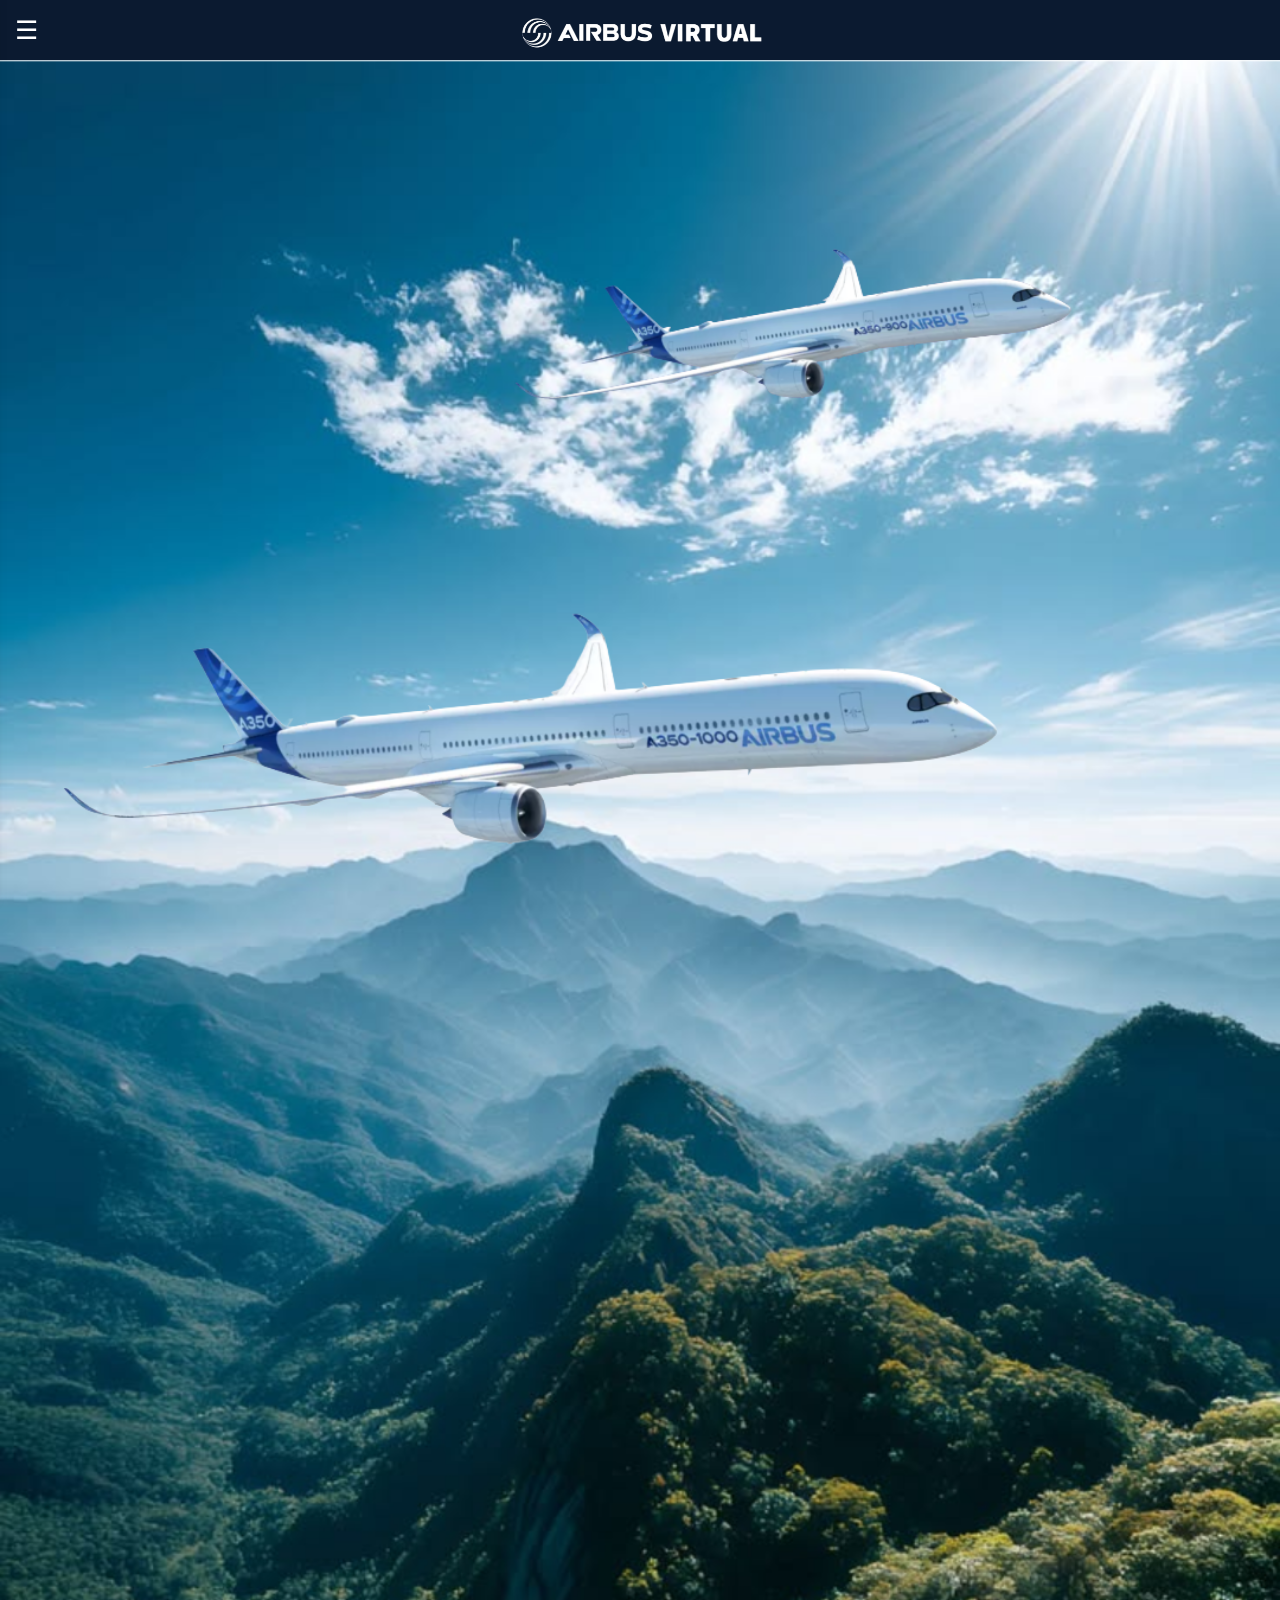
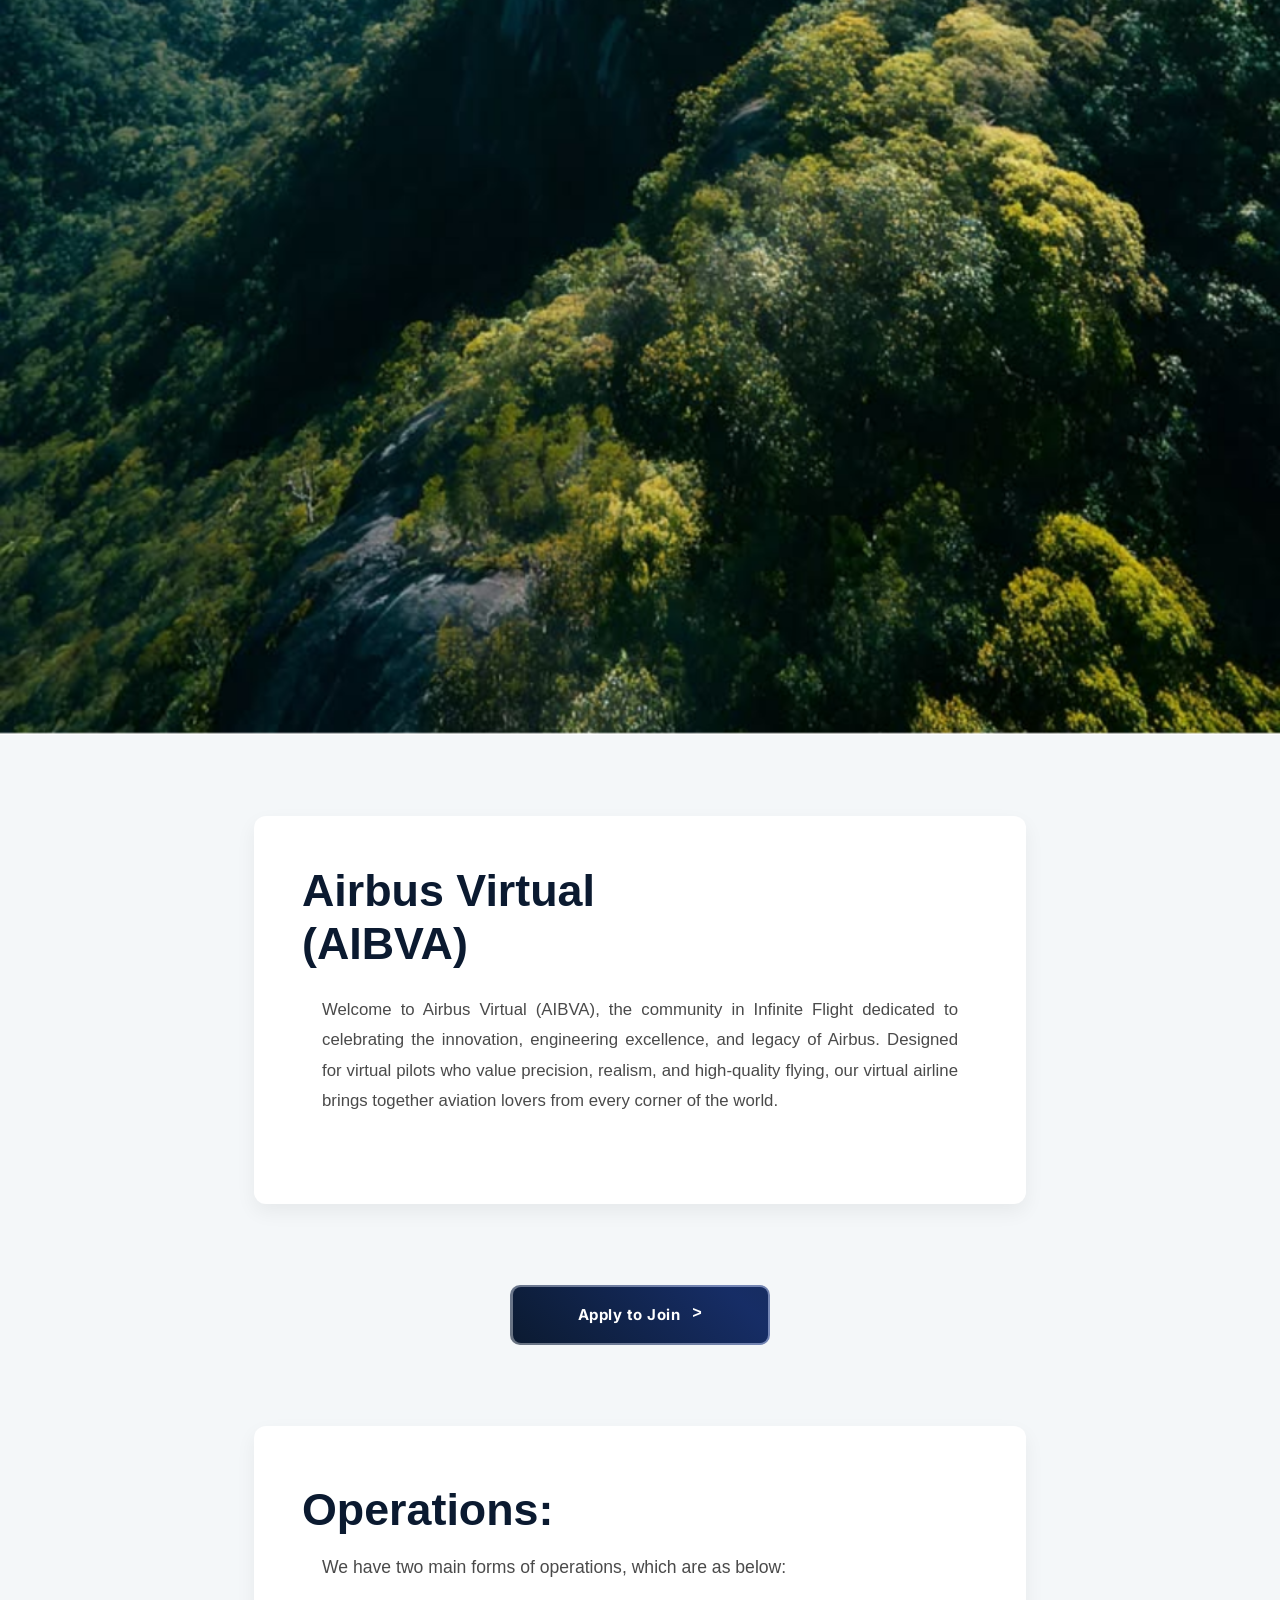
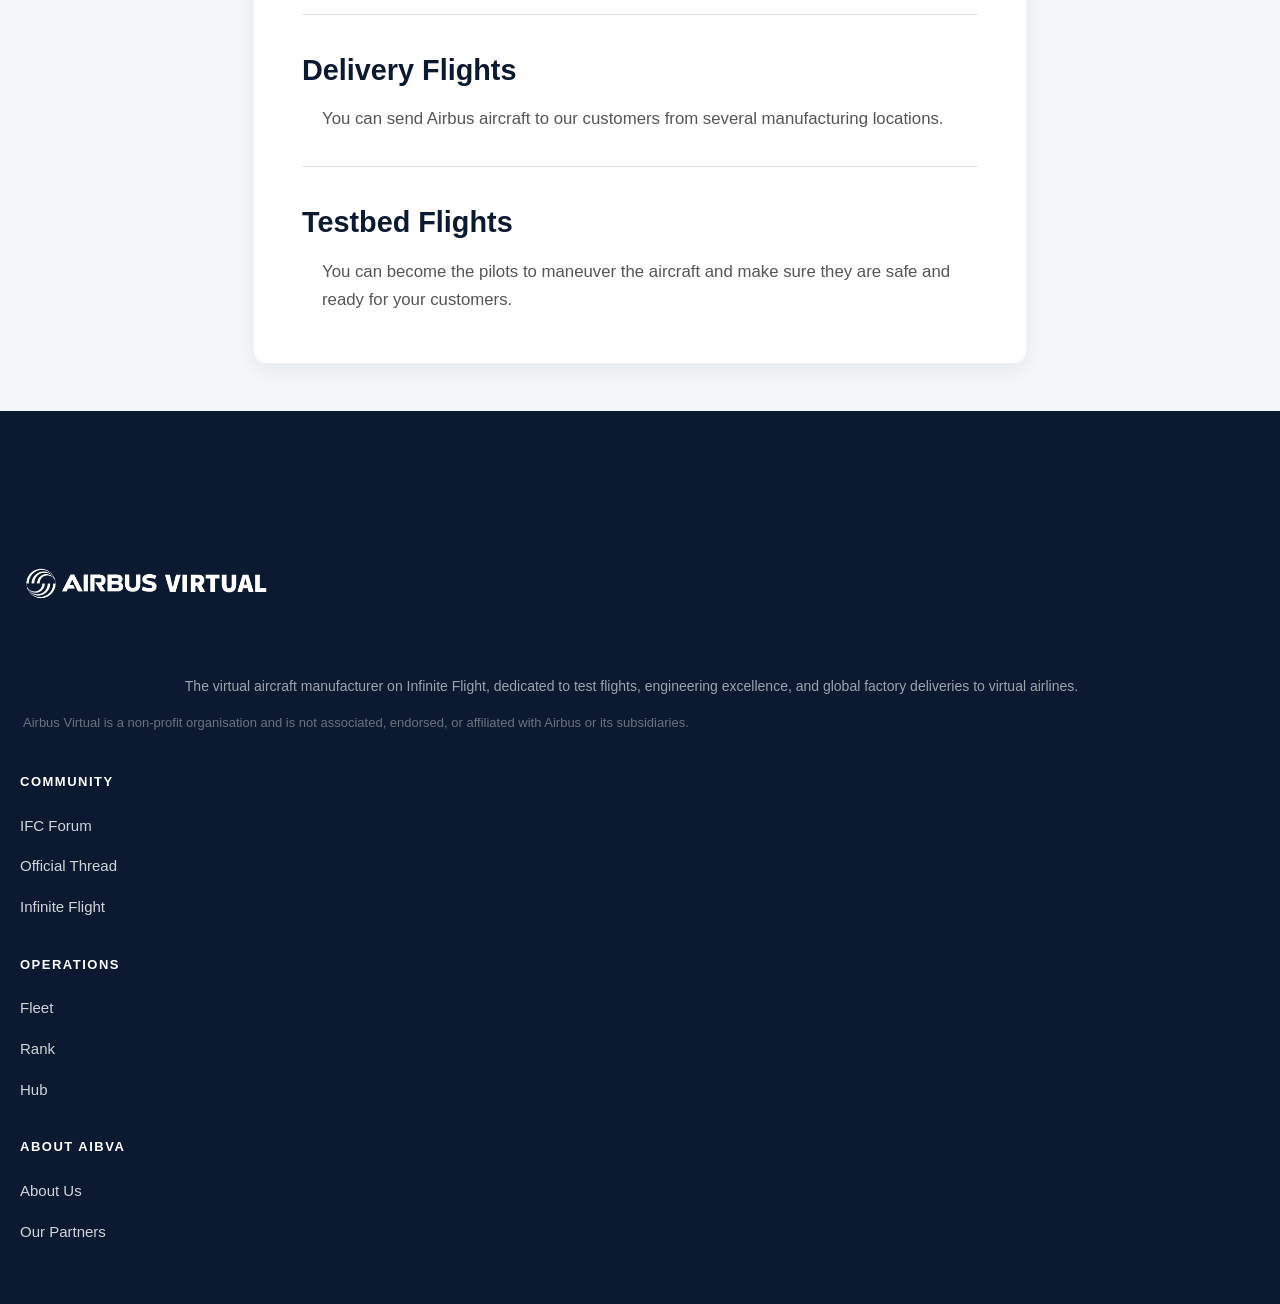
==== index.html @ 6504f4cc "Update index.html" ====
<!DOCTYPE html>
<html lang="en">
<head>
  <meta charset="UTF-8">
  <meta name="viewport" content="width=device-width, initial-scale=1.0">
  <title>airbus virtual</title>
  <link rel="stylesheet" href="i.css">
  <link rel="preconnect" href="https://fonts.googleapis.com">
<link rel="preconnect" href="https://fonts.gstatic.com" crossorigin>
<link href="https://fonts.googleapis.com/css2?family=Inter:wght@400;500;600;700&display=swap" rel="stylesheet">
<meta name="google-site-verification" content="nEjA6oft45Nc_1dzbS7QcwZUEd9NYmWseJjgwlqsMwI" />
</head>
<body>
  <header>
    <button class="menu" onclick="togglemenu()">&#9776</button>
    <div class="navbar">
        <div class="logo">
          
        </div>
    </div>
  </header>
  <div id="mymenu" class="sidemenu">
    <button class="close-btn" onclick="togglemenu()">&times;</button>
      <div class="menu-logo-container">
    <img src="abv.png" alt="Airbus Virtual Logo" class="menu-logo-img">
      </div>
    <a href="index.html">Home</a>
    <a href="about us.html">About Us</a>
    <a href="our fleet.html">Our Fleets</a>
    <a href="our hub.html">Our Hubs</a>
    <a href="our staff.html">Our Staff</a>
    <a href="apply.html">Apply</a>
    <a href="rank.html">Rank</a>
    <a href="tadm.html">Testbed And Delivery Missions</a>
  </div>
  <script src="i.js"></script>
  <img src="N.png" alt="Airbus virtual logo">
  <br>
  <br>
  <main class="abva-home-container">
    <!-- Ye raha wo safed curved box -->
    <div class="abva-white-box">
        
        <h1 class="abva-title">Airbus Virtual<br>(AIBVA)</h1>
        
        <p class="abva-desc">
            Welcome to Airbus Virtual (AIBVA), the community in Infinite Flight dedicated to celebrating the innovation, engineering excellence, and legacy of Airbus. Designed for virtual pilots who value precision, realism, and high-quality flying, our virtual airline brings together aviation lovers from every corner of the world.
        </p>
        
    </div>
  </main>
  <div class="cta-center-wrapper">
  <a href="apply.html" class="apply-btn">
    Apply to Join <span class="chevron">&gt;</span>
  </a>
  </div>
<main class="operations-container">
    <div class="operations-white-box">
        <div class="ops-header">
            <h1 class="ops-title">Operations:</h1>
            <p class="ops-desc">We have two main forms of operations, which are as below:</p>
        </div>
        
        <hr class="ops-divider">
        
        <div class="ops-item">
            <h2 class="ops-subtitle">Delivery Flights</h2>
            <p class="ops-text">You can send Airbus aircraft to our customers from several manufacturing locations.</p>
        </div>
        
        <hr class="ops-divider">
        
        <div class="ops-item">
            <h2 class="ops-subtitle">Testbed Flights</h2>
            <p class="ops-text">You can become the pilots to maneuver the aircraft and make sure they are safe and ready for your customers.</p>
        </div>
        
    </div>
</main>
  <footer class="footer-container">
    <div class="footer-brand-section">
        <img class="footer-logo" src="abv.png" alt="Airbus Virtual Logo">
        
        <p class="footer-description">
            The virtual aircraft manufacturer on Infinite Flight, dedicated to test flights, engineering excellence, and global factory deliveries to virtual airlines.
        </p>
        
        <p class="footer-disclaimer">
            Airbus Virtual is a non-profit organisation and is not associated, endorsed, or affiliated with Airbus or its subsidiaries.
        </p>
    </div>
    <div class="footer-links-section">
        <div class="footer-column">
            <h4>COMMUNITY</h4>
            <ul>
                <li><a href="#">IFC Forum</a></li>
                <li><a href="#">Official Thread</a></li>
                <li><a href="#">Infinite Flight</a></li>
            </ul>
        </div>

        <div class="footer-column">
            <h4>OPERATIONS</h4>
            <ul>
                <li><a href="our fleet">Fleet</a></li>
                <li><a href="rank">Rank</a></li>
                <li><a href="our hub">Hub</a></li>
            </ul>
        </div>

        <div class="footer-column">
            <h4>ABOUT AIBVA</h4>
            <ul>
                <li><a href="about us">About Us</a></li>
                <li><a href="#">Our Partners</a></li>
            </ul>
        </div>
    </div>
  </footer>
</body>
</html>
---- i.css ----
* {
  margin: 0;
  padding: 0;
  font-family: arial;
  box-sizing: border-box;
}

.header {
  height: 60px;
  width: 100px
}

.navbar {
  height: 60px;
  width: 100%;
  background-color: #0b1a30;
  display: flex;
  align-items: center;
  position: fixed;
  z-index: 100 !important;
}

.logo {
  background-image: url("abv.png");
  background-size: contain;
  height: 140px;
  width: 100%;
  background-position: center;
  background-repeat: no-repeat;
  position: fixed;
}

.footer-container {
    background-color: #0b1a30; 
    padding: 40px 20px 60px 20px;
    font-family: Arial, sans-serif;
    display: flex;
    flex-direction: column;
    gap: 40px; 
}

.footer-brand-section {
    display: flex;
    flex-direction: column;
    align-items: flex-start;
}

.footer-logo {
    max-width: 250px;
    height: auto;
    margin-bottom: 25px;
}

.footer-description {
    color: #9ca3af;
    font-size: 14px;
    line-height: 1.5;
    margin-top: 0;
    margin-bottom: 16px;
    text-align: left;
    padding-left: 3px;
}

.footer-disclaimer {
    color: #6b7280;
    font-size: 13px;
    line-height: 1.5;
    margin: 0;
    text-align: left;
     padding-left: 3px;
}

.footer-links-section {
    display: flex;
    flex-direction: column;
    gap: 35px; 
}

.footer-column {
    display: flex;
    flex-direction: column;
    align-items: flex-start;
}

.footer-column h4 {
    color: #ffffff;
    font-size: 13px;
    font-weight: bold;
    letter-spacing: 1.5px;
    margin-top: 0;
    margin-bottom: 20px;
}

.footer-column ul {
    list-style-type: none;
    padding: 0;
    margin: 0;
    display: flex;
    flex-direction: column;
    gap: 15px; 
}

.footer-column ul li a {
    color: #d1d5db; 
    text-decoration: none;
    font-size: 15px;
}

.footer-column ul li a:hover {
    color: #ffffff;
    text-decoration: underline;
}

.menu {
  position: fixed;
  top: 11px;
  left: 15px;
  background: transparent;
  border: none;
  color: white;
  font-size: 26px;
  cursor: pointer;
  z-index: 1000;
}

.sidemenu {
  position: fixed;
  top: 0;
  left: -260px;
  width: 250px;
  height: 100vh;
  background-color: #081220;
  box-shadow: 2px 0 10px rgba(0, 0, 0, 0.5);
  display: flex;
  flex-direction: column;
  padding: 60px 20px 20px;
  gap: 15px;
  transition: left 0.3s ease;
  z-index: 2000;
}

.sidemenu.active {
  left: 0;
}

.sidemenu a {
  color: #ffffff;
  text-decoration: none;
  font-size: 16px;
  padding: 10px;
  border-radius: 6px;
  transition: 0.2s;
}

.sidemenu a:hover {
  background-color: #122849;
}

.close-btn {
  position: absolute;
  top: 15px;
  right: 15px;
  background: transparent;
  border: none;
  color: white;
  font-size: 28px;
  cursor: pointer;
}

.menu-logo-container {
  width: 100%;
  display: flex;
  justify-content: center;
  align-items: center;
  margin-bottom: 25px;
  padding-bottom: 15px;
  border-bottom: 1px solid rgba(255, 255, 255, 0.1);
}

.menu-logo-img {
  max-width: 190px;
  height: auto;
  display: block;
}

img {
  height: auto;
  width: 100%;
  padding-top: 59px;
}

.welcome {
  text-align: left;
  padding-left: 23px;
  font-weight: 400;
  color: #0b1a30;
  font-size: 3rem;
  font-weight: bold;
}

.wl {
  text-align: left;
  font-family: 'Inter', sans-serif;
}

body {
  background-color: #F2F5F9;
}

.cta-center-wrapper {
  display: flex;
  justify-content: center;
  align-items: center;
  text-align: center;
  width: 100%;
  margin: 35px 0;
  position: relative;
}

.apply-btn {
  display: inline-flex;
  justify-content: center;
  align-items: center;
  gap: 12px;
  width: 85%;
  max-width: 255px;
  padding: 15px 32px;
  color: #ffffff;
  text-decoration: none;
  font-family: 'Inter', sans-serif;
  font-weight: 700;
  font-size: 15px;
  letter-spacing: 0.5px;
  background: #0b1a30; 
  border-radius: 8px;
  position: relative;
  z-index: 10; 
  cursor: pointer;
  pointer-events: auto;
  transition: all 0.3s cubic-bezier(0.25, 0.8, 0.25, 1);
}

.apply-btn::before {
  content: '';
  position: absolute;
  top: -2.5px;
  left: -2.5px;
  right: -2.5px;
  bottom: -2.5px;
  border-radius: 10px;
  background: linear-gradient(45deg, #0b1a30, #1e3a8a, #263a57, #10439f, #0b1a30);
  background-size: 400%;
  z-index: -1;
  opacity: 0.6; 
  animation: blueThemeLaserBorder 6s linear infinite;
}

.apply-btn .chevron {
  font-family: monospace;
  font-size: 16px;
  font-weight: bold;
  display: inline-block;
  transition: transform 0.3s ease;
}

.apply-btn:hover {
  transform: translateY(-4px);
  color: #ffffff;
}

.apply-btn:hover::before {
  opacity: 1;
  filter: drop-shadow(0 0 10px rgb(40, 47, 93)) 
          drop-shadow(0 0 20px rgba(30, 58, 138, 0.4));
}

.apply-btn:hover .chevron {
  transform: translateX(6px);
}

.apply-btn:active {
  transform: translateY(-1px);
}

@keyframes blueThemeLaserBorder {
  0% { background-position: 0% 50%; }
  50% { background-position: 100% 50%; }
  100% { background-position: 0% 50%; }
}

p {
  text-align: left;
   margin: 0 auto; 
   padding: 0 20px; 
  color: #0b1a30;
}

.au {
  font-weight: 700;
  font-size: 3rem;
}

.oprations {
  display: flex;
  justify-content: center;
  flex-direction: column;
  align-items: left;
  text-align: left;
  padding-left: 17px;
  border: 2px Solid #0b1a30;
  background-color: #0b1a30;
  height: 120px;
  color: white;
}

.df {
  display: flex;
  justify-content: center;
  flex-direction: column;
  align-items: left;
  text-align: left;
  padding-left: 17px;
  border: 2px Solid #F2F5F9;
  background-color: #F2F5F9;
  height: 120px;
  color: #0b1a30;
}

.tf {
  display: flex;
  justify-content: center;
  flex-direction: column;
  align-items: left;
  text-align: left;
  padding-left: 17px;
  border: 2px Solid #F2F5F9;
  background-color: #F2F5F9;
  height: 120px;
  color: #0b1a30;
}

.s {
  border: 0.1px Solid #0b1a30;
}

.ranks-section {
    padding: 40px 20px;
    background-color: #f4f6f9;
    font-family: Arial, sans-serif;
    padding-top: 80px;
}

.rank-container {
    max-width: 800px;
    margin: 0 auto;
    position: relative;
}

.rank-container::before {
    content: '';
    position: absolute;
    top: 0;
    left: 20px;
    height: 100%;
    width: 4px;
    background-color: #0b1c3b; 
}

.rank-item {
    position: relative;
    margin-bottom: 30px;
    padding-left: 60px; 
}

.rank-dot {
    position: absolute;
    left: 14px;
    top: 20px;
    width: 16px;
    height: 16px;
    border-radius: 50%;
    background-color: #0b1c3b;
    border: 3px solid #ffffff;
}

.rank-card {
    background-color: #ffffff;
    border-top: 4px solid #0b1c3b;
    padding: 20px;
    box-shadow: 0 2px 10px rgba(0, 0, 0, 0.05); 
    border-radius: 4px;
}

.rank-title {
    color: #0b1c3b; 
    margin: 0 0 10px 0;
    font-size: 1.4rem;
    font-weight: bold;
}

.rank-hours {
    background-color: #e2e8f0;
    color: #0b1c3b;
    padding: 4px 10px;
    font-size: 0.9rem;
    font-weight: bold;
    border-radius: 4px;
    display: inline-block;
    margin-bottom: 15px;
}

.rank-fleet {
    display: flex;
    flex-wrap: wrap;
    gap: 8px;
}

.fleet-tag {
    background-color: #0b1c3b; 
    color: #ffffff; 
    padding: 6px 12px;
    border-radius: 4px;
    font-size: 0.85rem;
    font-weight: bold;
}

/* --- Navbar aur Menu Position Fix --- */
.navbar {
    top: 0 !important;
    left: 0 !important;
}

.menu {
    position: fixed !important;
    top: 15px !important;
    left: 15px !important;
    background: transparent !important;
    color: #ffffff !important;
    border: none !important;
    font-size: 26px !important;
    z-index: 105 !important;
    cursor: pointer;
}

/* --- Naya About Us Professional CSS --- */
body {
    background-color: #f4f7f9;
    line-height: 1.6;
}

.about-section {
    width: 100%;
    margin-top: 60px;
    padding-bottom: 50px;
}

.hero-image {
    width: 100%;
    padding-top: 0px;
    height: auto;
    display: block;
    object-fit: cover;
}

.container {
    max-width: 800px;
    margin: 0 auto;
    padding: 0 20px;
}

.section-title {
    color: #0b1a30;
    font-size: 38px;
    font-weight: 800;
    margin-top: 30px;
    margin-bottom: 25px;
    text-align: left;
}

.content-card {
    background-color: #ffffff;
    padding: 30px;
    border-radius: 12px;
    box-shadow: 0 4px 20px rgba(0, 0, 0, 0.05);
}

.lead-text {
    font-size: 17px;
    color: #0b1a30;
    font-weight: 600;
    border-left: 4px solid #0b1a30;
    padding-left: 15px;
    margin-bottom: 20px;
    line-height: 1.7;
}

.content-card p {
    margin-bottom: 20px;
    color: #4a5568;
    font-size: 16px;
    text-align: justify;
}

.content-card p:last-child {
    margin-bottom: 0;
}

.fleet-container {
    display: grid !important;
    grid-template-columns: repeat(auto-fit, minmax(320px, 1fr)) !important;
    gap: 25px !important;
    padding: 2rem 5% !important;
    max-width: 1400px !important;
    margin: 0 auto !important;
}

.fleet-card {
    background: white !important;
    border-radius: 12px !important;
    overflow: hidden !important;
    box-shadow: 0 10px 20px rgba(0,0,0,0.05) !important;
    display: flex !important;
    flex-direction: column !important;
}

.card-top {
    background-color: #0b1a30 !important;
    height: 220px !important; 
    min-height: 220px !important;
    max-height: 220px !important;
    padding: 1.5rem !important;
    display: flex !important;
    justify-content: center !important;
    align-items: center !important;
}

.card-top img {
    width: 100% !important;
    height: 100% !important;
    object-fit: contain !important;
    filter: drop-shadow(0 15px 10px rgba(0,0,0,0.4)) !important;
}

.card-bottom {
    padding: 1.5rem !important;
    flex-grow: 1 !important;
}

.card-bottom h2 {
    font-size: 1.4rem !important;
    color: #0b1a30 !important;
    margin: 0 0 0.5rem 0 !important;
}

.card-bottom .desc {
    font-size: 0.9rem !important;
    color: #555555 !important;
    margin-bottom: 1.2rem !important;
}

.pills-container {
    display: flex !important;
    flex-wrap: wrap !important;
    gap: 10px !important;
    margin-bottom: 1.2rem !important;
}

.pill {
    background-color: #e6e9f0 !important;
    color: #0b1a30 !important;
    padding: 5px 12px !important;
    border-radius: 20px !important;
    font-size: 0.85rem !important;
    font-weight: 600 !important;
}

.rank-info {
    display: flex !important;
    align-items: center !important;
    gap: 8px !important;
    font-size: 0.9rem !important;
    color: #1a1a1a !important;
    margin-bottom: 1.2rem !important;
    padding-top: 1rem !important;
    border-top: 1px solid #eee !important;
}

.glow-dot {
    width: 10px !important;
    height: 10px !important;
    background-color: #3a547a !important;
    border-radius: 50% !important;
    box-shadow: 0 0 8px #1b3a67 !important;
}

.info-container {
    padding: 2rem 5%;
    max-width: 900px;
    margin: 0 auto; 
    font-family: Arial, sans-serif;
}

.info-title {
    font-size: 2.5rem;
    color: #0b1a30; 
    margin-bottom: 1.5rem;
    font-weight: 800;
}

.info-card {
    background: #ffffff;
    border-radius: 12px; 
    padding: 2.5rem;
    box-shadow: 0 8px 20px rgba(0,0,0,0.06);
}

.info-card p {
    font-size: 1.05rem;
    color: #4a4a4a;
    line-height: 1.8;
    margin-bottom: 1.5rem;
    text-align: justify;
}

.info-card p:last-child {
    margin-bottom: 0;
}

.highlight-line {
    border-left: 4px solid #0b1a30;
    padding-left: 1.5rem;
    color: #222222 !important;
}

@media (max-width: 768px) {
    .info-title {
        font-size: 2.2rem;
    }
    .info-card {
        padding: 1.5rem;
    }
    .info-card p {
        font-size: 1rem;
        line-height: 1.6;
    }
    .highlight-line {
        padding-left: 1rem;
    }
}


.abva-home-container {
    padding: 3rem 5%;
    max-width: 900px;
    margin: 0 auto;
    font-family: Arial, sans-serif;
}

.abva-white-box {
    background: #ffffff;
    border-radius: 12px;
    padding: 3rem;
    box-shadow: 0 8px 20px rgba(0,0,0,0.06); 
}

.abva-title {
    font-size: 2.8rem;
    color: #0b1a30; 
    margin-bottom: 1.5rem;
    font-weight: 800;
    line-height: 1.2;
    margin-top: 0;
}

.abva-desc {
    font-size: 1.05rem;
    color: #4a4a4a;
    line-height: 1.8;
    margin-bottom: 2.5rem;
    text-align: justify;
}

.abva-btn-container {
    text-align: center;
}


@media (max-width: 768px) {
    .abva-white-box {
        padding: 2rem 1.5rem;
    }
    .abva-title {
        font-size: 2.2rem;
    }
    .abva-desc {
        font-size: 1rem;
    }
    .apply-btn {
        width: 100%;
        box-sizing: border-box;
    }
}

.operations-container {
    padding: 3rem 5%;
    max-width: 900px;
    margin: 0 auto;
    font-family: Arial, sans-serif;
}

.operations-white-box {
    background: #ffffff;
    border-radius: 12px;
    padding: 3rem;
    box-shadow: 0 8px 20px rgba(0,0,0,0.06);
}

.ops-header {
    margin-bottom: 2rem;
}

.ops-title {
    font-size: 2.8rem;
    color: #0b1a30; 
    margin-bottom: 0.5rem;
    font-weight: 800;
    margin-top: 0;
    text-transform: capitalize;
}

.ops-desc {
    font-size: 1.1rem;
    color: #4a4a4a;
    line-height: 1.6;
    margin: 0;
}

.ops-divider {
    border: 0;
    height: 1px;
    background-color: #e0e0e0; 
    margin: 2rem 0;
}

.ops-item {
    margin-bottom: 1.5rem;
}

.ops-item:last-child {
    margin-bottom: 0;
}

.ops-subtitle {
    font-size: 1.8rem;
    color: #0b1a30;
    margin-bottom: 0.8rem;
    font-weight: 700;
    margin-top: 0;
}

.ops-text {
    font-size: 1.05rem;
    color: #555555;
    line-height: 1.7;
    margin: 0;
}

@media (max-width: 768px) {
    .operations-white-box {
        padding: 2rem 1.5rem;
    }
    .ops-title {
        font-size: 2.2rem;
    }
    .ops-subtitle {
        font-size: 1.5rem;
    }
    .ops-text, .ops-desc {
        font-size: 1rem;
    }
    .ops-divider {
        margin: 1.5rem 0;
    }
}


.apply-req-container {
    padding: 3rem 5%;
    max-width: 900px;
    margin: 0 auto;
    font-family: Arial, sans-serif;
}

.apply-req-title {
    font-size: 2.5rem;
    color: #0b1a30; 
    margin-bottom: 1.5rem;
    font-weight: 800;
    margin-top: 0;
}

.apply-req-card {
    background: #ffffff;
    border-radius: 12px;
    padding: 2.5rem 3rem;
    box-shadow: 0 8px 20px rgba(0,0,0,0.06);
}

.req-list {
    list-style: none; 
    padding: 0;
    margin: 0;
}

.req-list li {
    font-size: 1.1rem;
    color: #4a4a4a;
    margin-bottom: 1.2rem;
    display: flex;
    align-items: flex-start; 
    gap: 12px;
    line-height: 1.6;
}

.req-list li:last-child {
    margin-bottom: 0;
}

.req-list li i {
    color: #0b1a30; 
    font-size: 1.2rem;
    margin-top: 4px; 
}

@media (max-width: 768px) {
    .apply-req-card {
        padding: 2rem 1.5rem;
    }
    .apply-req-title {
        font-size: 2.2rem;
    }
    .req-list li {
        font-size: 1rem;
    }
}

.criteria-container {
    display: flex;
    flex-direction: column;
    gap: 12px;
    max-width: 800px;
    margin: 100px auto 2rem auto;
    padding: 0 20px; 
    font-family: Arial, sans-serif;
}

.criteria-box {
    display: flex;
    align-items: center;
    background-color: #ffffff;
    border-radius: 12px;
    padding: 16px 20px;
    box-shadow: 0 4px 10px rgba(0,0,0,0.08);
}

.criteria-icon {
    background-color: #0b1a30; 
    color: #ffffff;
    width: 42px;
    height: 42px;
    border-radius: 10px;
    display: flex;
    justify-content: center;
    align-items: center;
    font-size: 1.1rem;
    margin-right: 15px;
    flex-shrink: 0;
}

.criteria-title {
    flex-grow: 1;
    color: #555555;
    font-size: 1.05rem;
    font-weight: 600;
}

.criteria-value {
    color: #0b1a30; 
    font-size: 1rem;
    font-weight: 800;
    text-align: right;
    white-space: nowrap; 
}

@media (max-width: 768px) {
    .criteria-container {
        padding: 0 15px;
    }
    .criteria-box {
        padding: 12px 10px; 
    }
    .criteria-icon {
        width: 32px;
        height: 32px;
        font-size: 0.9rem;
        margin-right: 10px;
    }
    .criteria-title {
        font-size: 0.85rem;
    }
    .criteria-value {
        font-size: 0.70rem;
    }
}

.route-db-container {
    padding: 20px 5%;
    max-width: 900px;
    margin: 0 auto;
    font-family: Arial, sans-serif;
    display: flex;
    flex-direction: column;
    gap: 15px;
}

.route-card {
    background: #ffffff;
    border: 1.5px solid #e5e7eb;
    border-radius: 14px;
    padding: 20px;
    box-shadow: 0 2px 4px rgba(0,0,0,0.02);
    transition: border-color 0.2s ease, transform 0.2s ease;
}

.route-card:hover {
    border-color: #0b1a30;
    transform: translateY(-2px); 
}

.route-header {
    display: flex;
    justify-content: space-between;
    align-items: center;
    margin-bottom: 15px;
}

.route-badges {
    display: flex;
    align-items: center;
    gap: 10px;
    flex-wrap: wrap;
}

.badge-theme {
    background-color: #e6e9f0; 
    color: #0b1a30; 
    font-size: 0.85rem;
    font-weight: 700;
    padding: 5px 10px;
    border-radius: 6px;
}

.badge-delivery {
    color: #0b1a30; 
    background-color: #e6e9f0;
    font-size: 0.80rem;
    font-weight: 700;
    padding: 4px 10px;
    border-radius: 20px; 
    display: flex;
    align-items: center;
    gap: 5px;
}

.map-icon {
    color: #9ca3af;
    font-size: 1.1rem;
    margin-left: 5px;
    cursor: pointer;
}

.route-duration {
    color: #9ca3af;
    font-size: 0.95rem;
    font-weight: 500;
}

.route-path {
    font-size: 1.2rem;
    color: #111827;
    margin-bottom: 15px;
    display: flex;
    align-items: center;
    gap: 15px;
}

.route-path strong {
    font-weight: 700;
}

.route-path i {
    color: #9ca3af;
    font-size: 0.9rem;
}

.route-fleet {
    display: flex;
    align-items: center;
    gap: 8px;
    flex-wrap: wrap;
}

@media (max-width: 768px) {
    .route-card {
        padding: 15px;
    }
    .route-header {
        flex-direction: column;
        align-items: flex-start;
        gap: 10px;
    }
    .route-path {
        font-size: 1.05rem;
    }
    .badge-theme, .badge-delivery {
        font-size: 0.8rem;
        padding: 4px 8px;
    }
}

.staff-wrapper {
    padding: 20px 5%;
    max-width: 800px;
    margin: 0 auto;
    font-family: Arial, sans-serif;
}

.staff-container {
    background-color: #ffffff;
    border-radius: 20px;
    padding: 50px 10px; 
    position: relative;
    text-align: center;
    box-shadow: 0 4px 20px rgba(0,0,0,0.03);
    overflow: hidden;
}

.staff-container::before {
    content: '';
    position: absolute;
    top: 40px;
    bottom: 40px;
    left: 50%;
    width: 2px;
    background-color: #e5e7eb;
    transform: translateX(-50%);
    z-index: 1;
}

.staff-category {
    position: relative;
    z-index: 2; 
    background-color: #ffffff; 
    display: inline-block;
    padding: 10px 20px;
    font-size: 1.1rem;
    font-weight: 800;
    color: #0b1a30; 
    text-transform: uppercase;
    letter-spacing: 1px;
    margin: 40px 0 20px 0;
}

.staff-card {
    position: relative;
    z-index: 2;
    background-color: #0b1a30; 
    display: flex;
    align-items: center;
    padding: 10px 20px 10px 12px; 
    border-radius: 12px; 
    width: 320px; 
    max-width: 85%; 
    margin: 12px auto;
    text-align: left;
    box-shadow: 0 6px 15px rgba(11, 26, 48, 0.2);
    transition: transform 0.2s ease;
}

.staff-card:hover {
    transform: translateY(-3px);
}

.staff-dp-box {
    width: 50px !important;
    height: 50px !important;
    min-width: 50px !important;
    min-height: 50px !important;
    max-width: 50px !important;
    max-height: 50px !important;
    border-radius: 50% !important;
    background-color: #1a2a45 !important;
    border: 2px solid rgba(255, 255, 255, 0.2) !important;
    margin-right: 15px !important;
    flex-shrink: 0 !important;
    overflow: hidden !important; 
    display: flex !important;
    align-items: center !important;
    justify-content: center !important;
}

.staff-dp {
    width: 100% !important;
    height: 100% !important;
    object-fit: cover !important;
    border-radius: 50% !important;
    color: #ffffff !important;
    font-size: 13px !important;
    font-weight: bold !important;
    text-align: center !important;
    background-color: transparent !important;
    border: none !important;
    margin: 0 !important;
    padding: 0 !important;
}

.staff-info {
    display: flex;
    flex-direction: column;
    justify-content: center;
    overflow: hidden; 
}

.staff-name {
    color: #ffffff;
    font-size: 1.1rem;
    font-weight: 700;
    margin-bottom: 4px;
}

.staff-role {
    color: rgba(255, 255, 255, 0.75);
    font-size: 0.75rem;
    font-weight: 600;
    text-transform: uppercase;
    letter-spacing: 0.5px;
    white-space: nowrap; 
    overflow: hidden;
    text-overflow: ellipsis; 
}

@media (max-width: 768px) {
    .staff-container {
        padding: 40px 10px;
    }
    .staff-card {
        width: 290px; 
        max-width: 85%;
        padding: 10px 15px 10px 10px;
    }
    .staff-dp-box {
        width: 45px !important;
        height: 45px !important;
        min-width: 45px !important;
        min-height: 45px !important;
        max-width: 45px !important;
        max-height: 45px !important;
        margin-right: 12px !important;
    }
    .staff-name {
        font-size: 1.05rem;
    }
    .staff-role {
        font-size: 0.7rem;
    }
    .staff-category {
        font-size: 1rem;
        padding: 8px 15px;
    }
}

.airport-grid {
    display: grid;
    grid-template-columns: repeat(2, 1fr);
    gap: 15px;
    padding: 15px;
    max-width: 900px;
    margin: 100px auto 2rem auto;
    font-family: Arial, sans-serif;
}

.airport-card {
    background-color: #ffffff;
    border-radius: 16px;
    padding: 20px;
    box-shadow: 0 4px 15px rgba(0, 0, 0, 0.04);
    display: flex;
    flex-direction: column;
    border: 1px solid #f1f1f1;
    transition: transform 0.2s ease, box-shadow 0.2s ease;
}

.airport-card:hover {
    transform: translateY(-3px);
    box-shadow: 0 8px 20px rgba(0, 0, 0, 0.08);
}

.airport-code {
    font-size: 1.6rem;
    font-weight: 800;
    color: #111827;
    letter-spacing: 1px;
}

.airport-divider {
    width: 30px;
    height: 3px;
    background-color: #0b1a30;
    margin: 6px 0 15px 0;
    border-radius: 2px;
}

.airport-name {
    font-size: 0.9rem;
    font-weight: 600;
    color: #374151;
    line-height: 1.4;
    margin-bottom: 8px;
    flex-grow: 1; 
}

.airport-country {
    font-size: 0.8rem;
    color: #9ca3af;
    font-weight: 500;
}

@media (min-width: 768px) {
    .airport-grid {
        grid-template-columns: repeat(3, 1fr);
        gap: 20px;
        padding: 20px;
    }
}

@media (min-width: 1024px) {
    .airport-grid {
        grid-template-columns: repeat(4, 1fr);
    }
}

@media (max-width: 400px) {
    .airport-code {
        font-size: 1.3rem;
    }
    .airport-name {
        font-size: 0.85rem;
    }
    .airport-country {
        font-size: 0.75rem;
    }
    .airport-card {
        padding: 15px;
    }
}
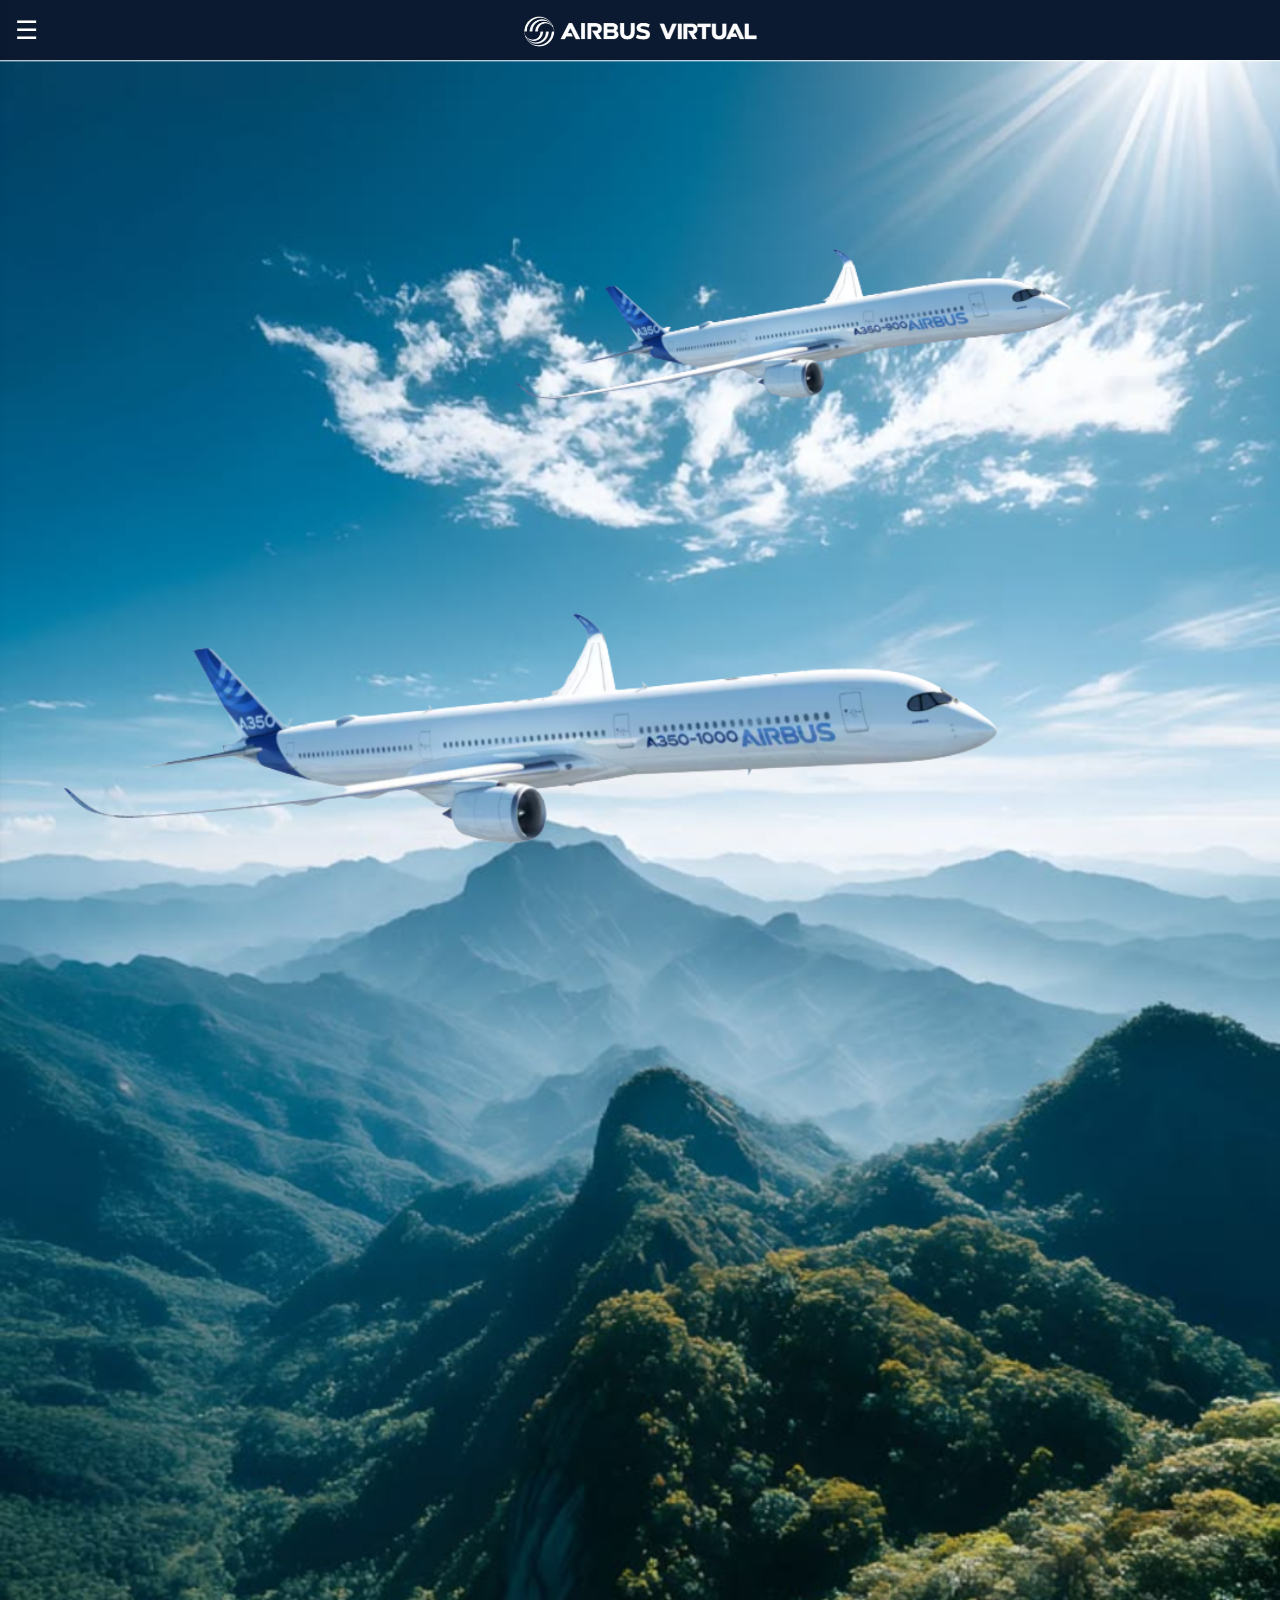
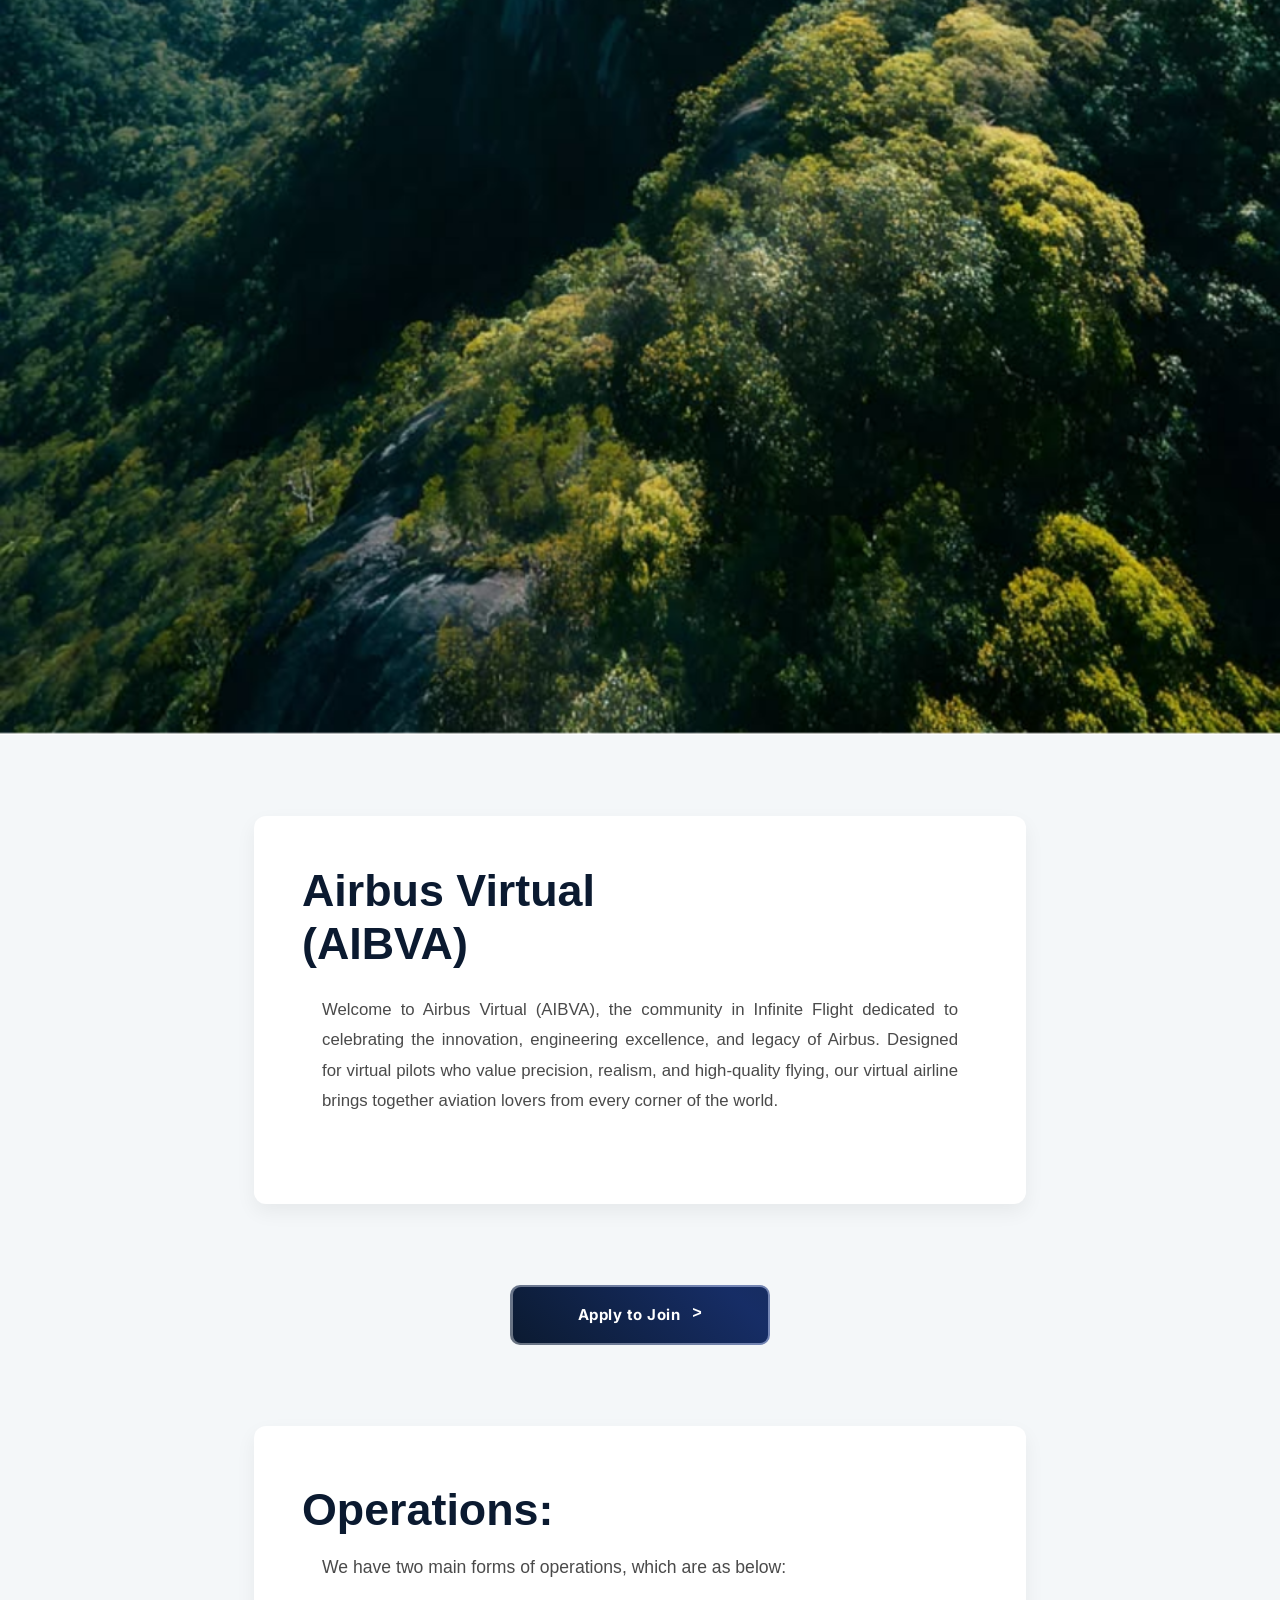
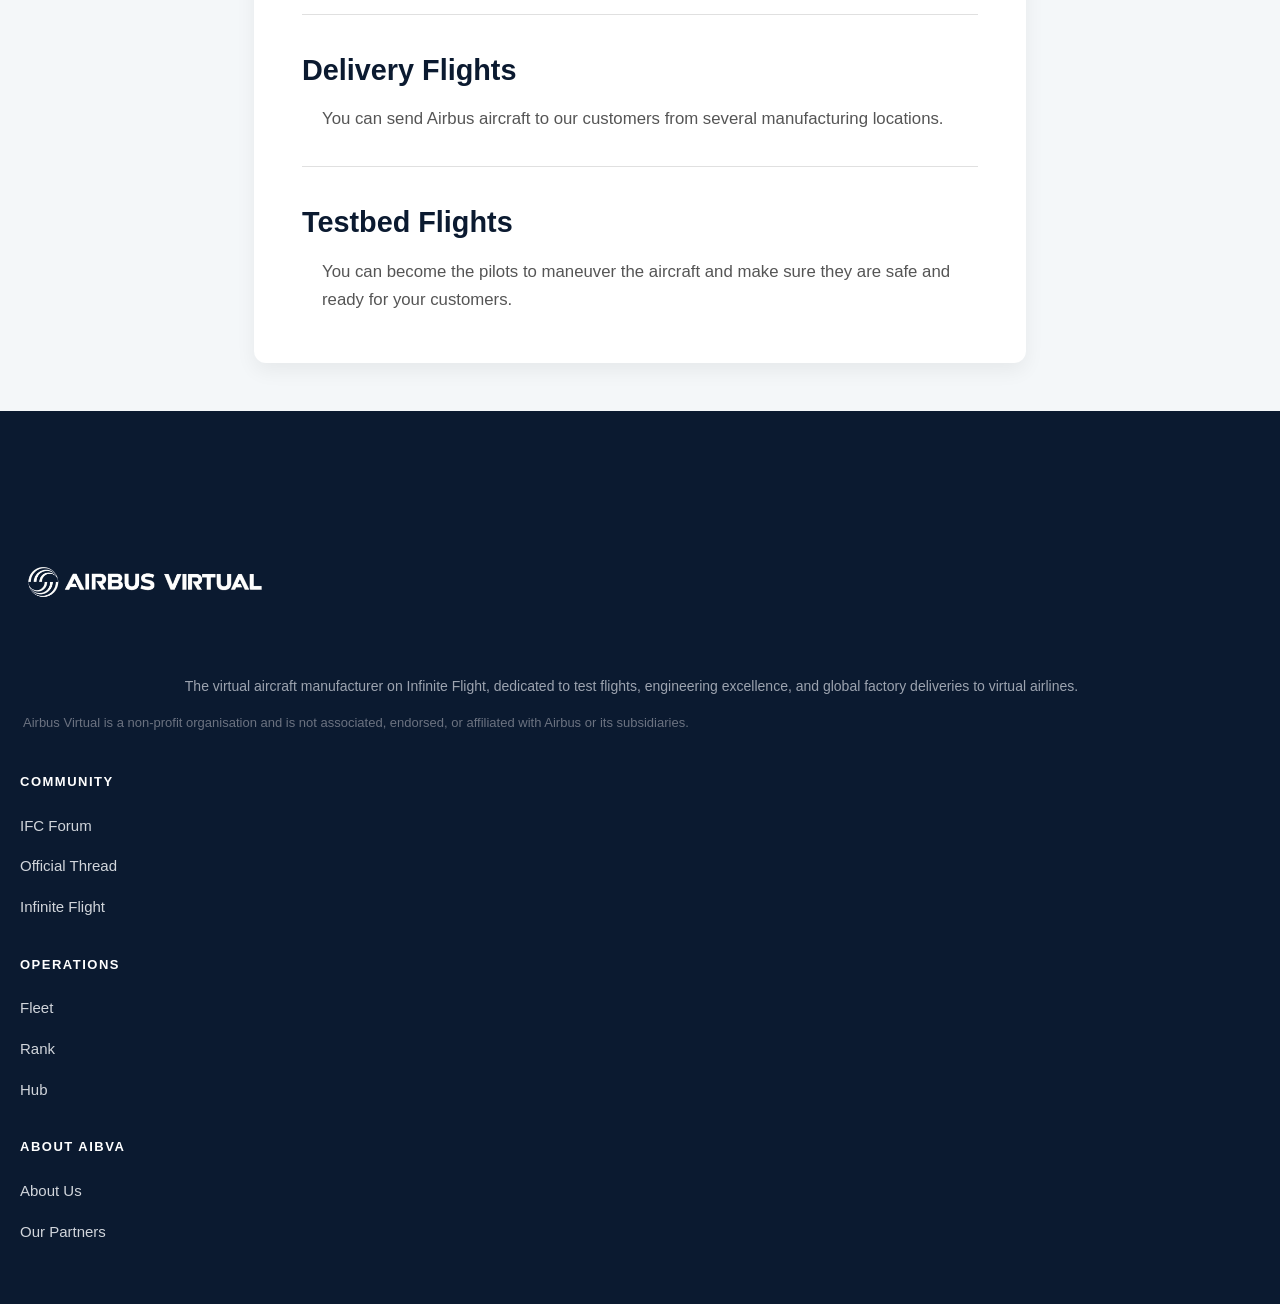
==== commit 9bcab71f: "Update index.html" ====
--- a/index.html
+++ b/index.html
@@ -3,6 +3,7 @@
 <head>
   <meta charset="UTF-8">
   <meta name="viewport" content="width=device-width, initial-scale=1.0">
+<meta name="google-site-verification" content="VZZ7_8BXFrORnyLzdVw0C_vuGLbG0alJ8OpJ4jsaoLs" />
   <title>airbus virtual</title>
   <link rel="stylesheet" href="i.css">
   <link rel="preconnect" href="https://fonts.googleapis.com">
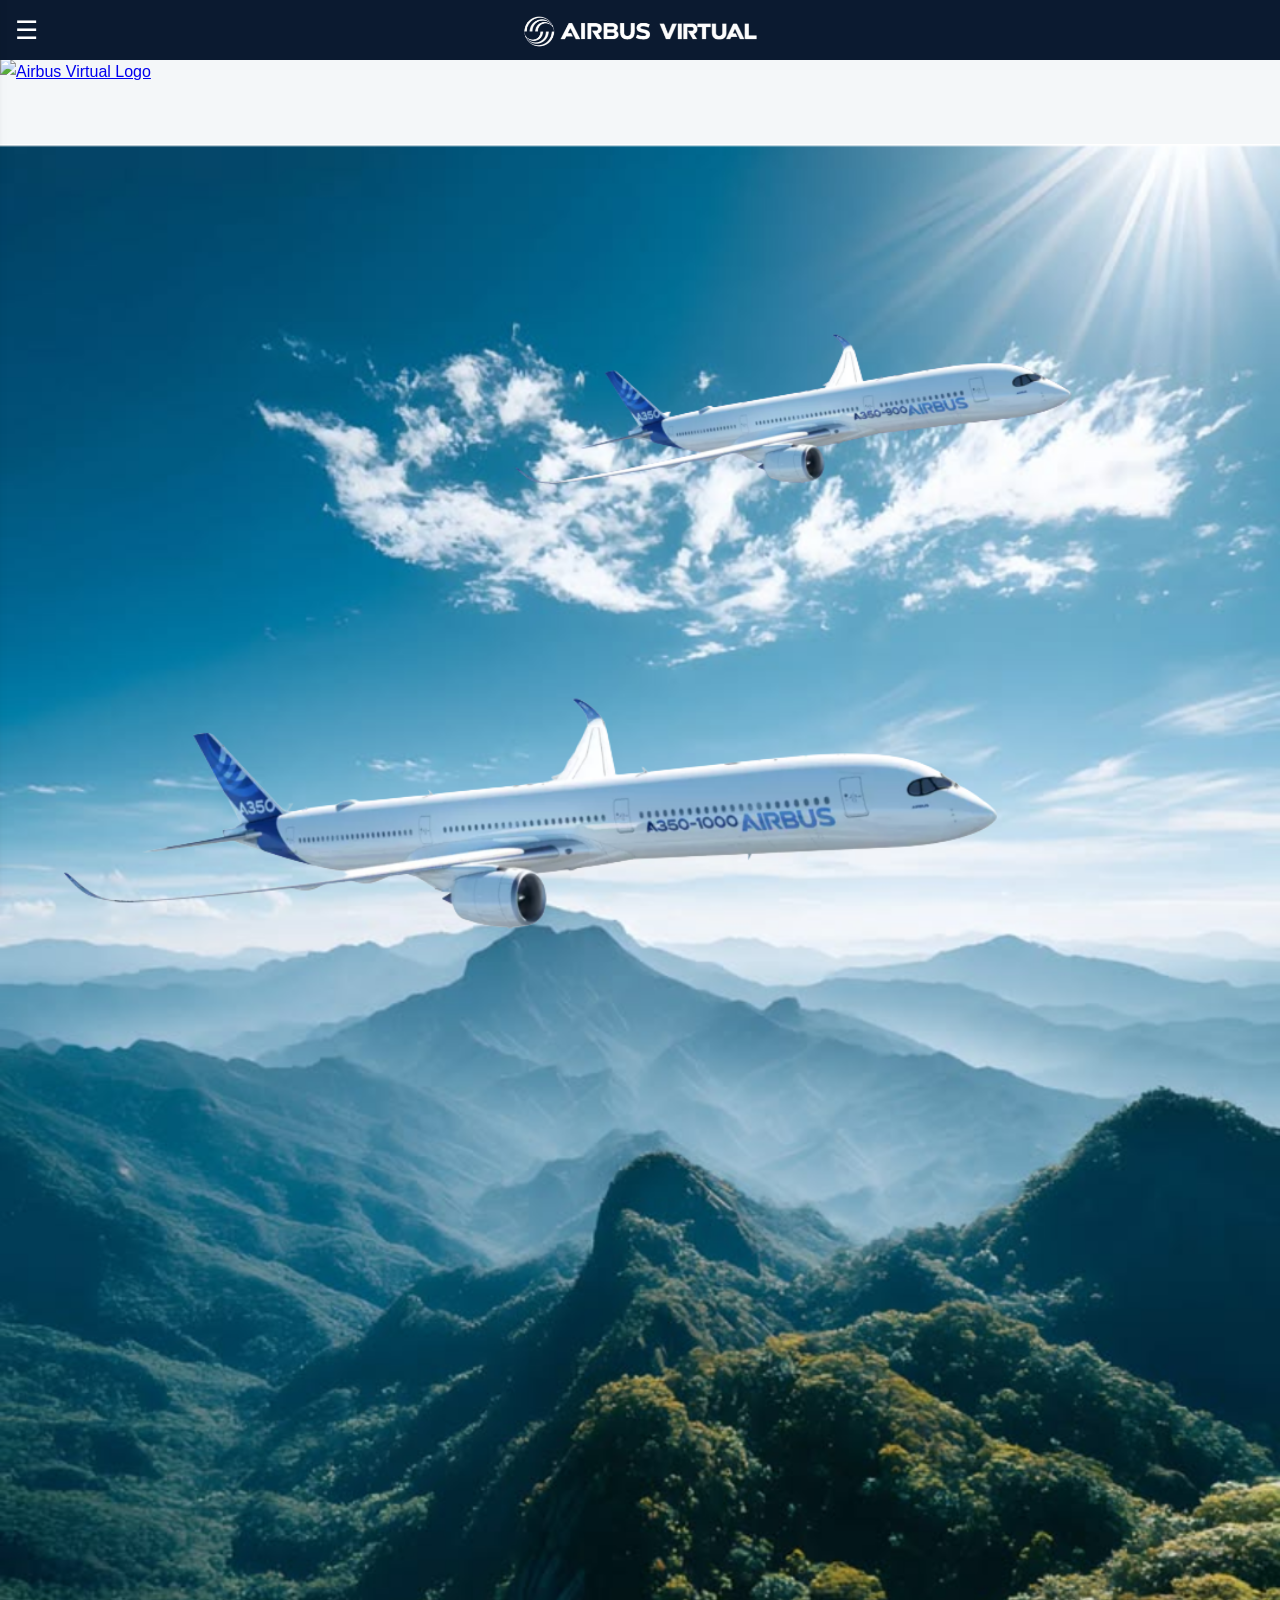
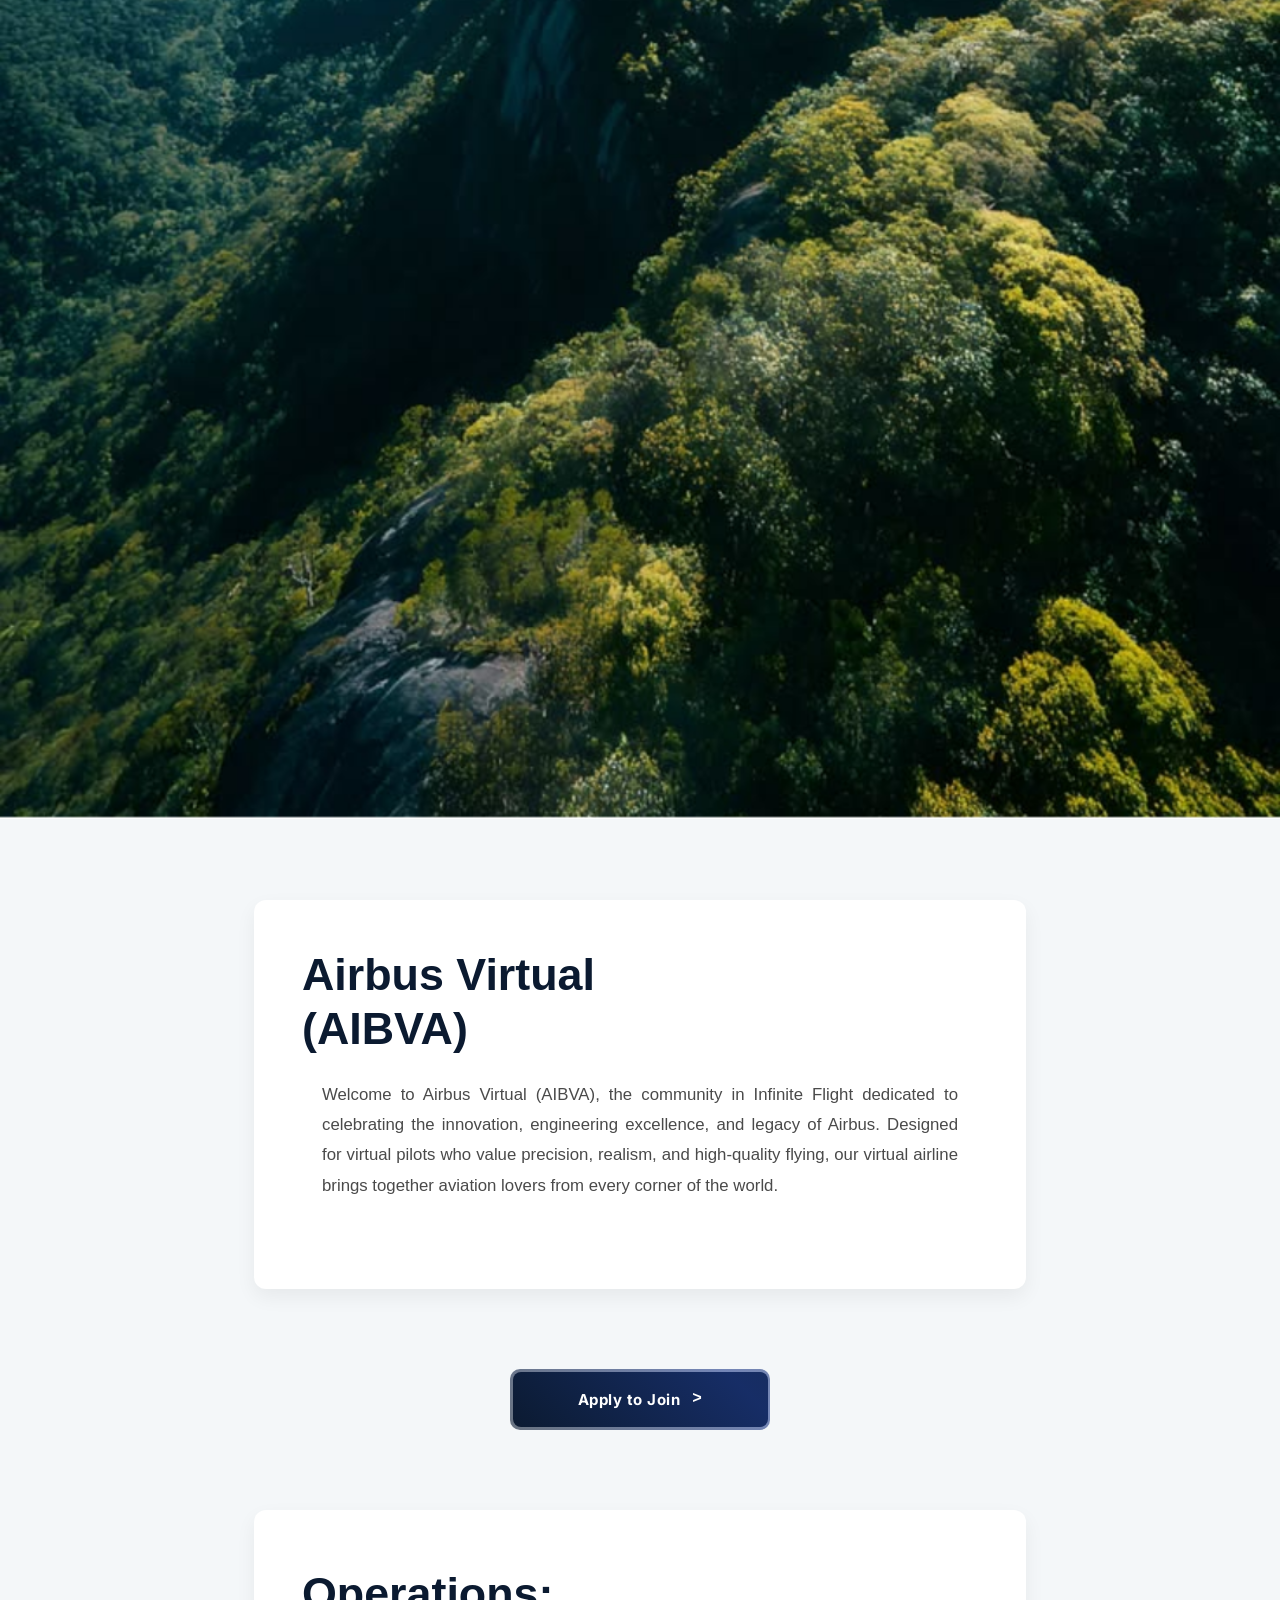
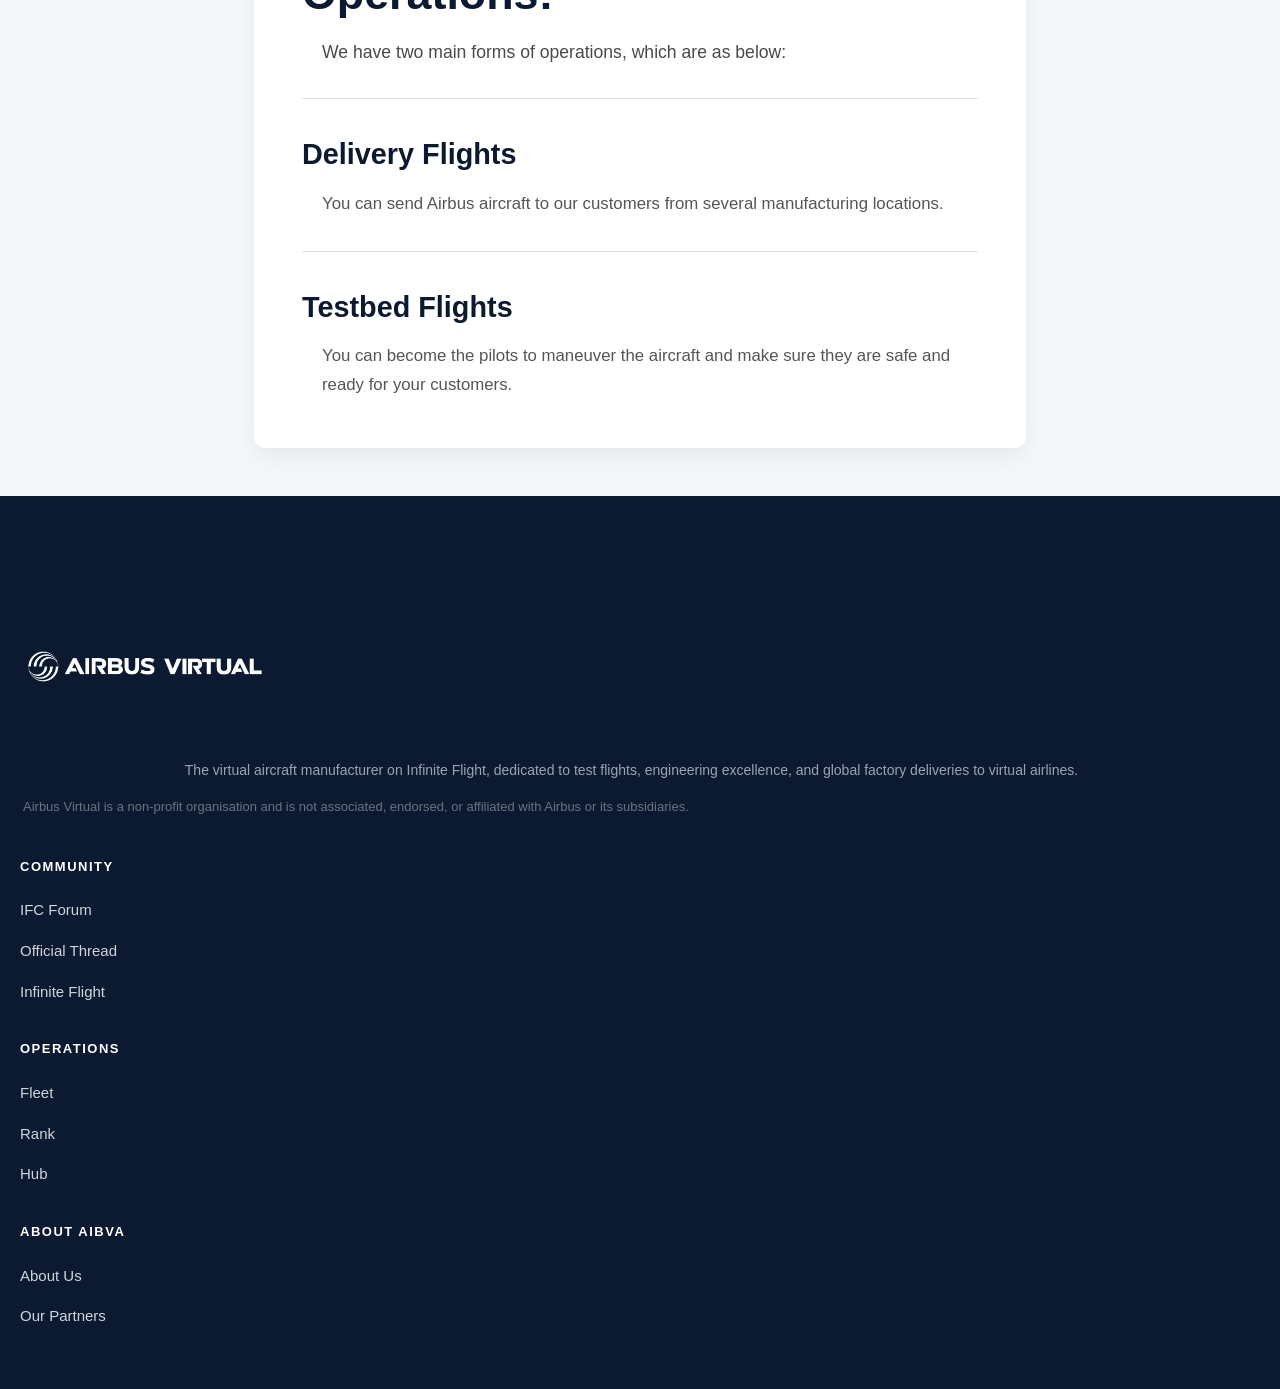
==== commit 0ee6af31: "Update index.html" ====
--- a/index.html
+++ b/index.html
@@ -3,13 +3,13 @@
 <head>
   <meta charset="UTF-8">
   <meta name="viewport" content="width=device-width, initial-scale=1.0">
-<meta name="google-site-verification" content="VZZ7_8BXFrORnyLzdVw0C_vuGLbG0alJ8OpJ4jsaoLs" />
   <title>airbus virtual</title>
   <link rel="stylesheet" href="i.css">
   <link rel="preconnect" href="https://fonts.googleapis.com">
 <link rel="preconnect" href="https://fonts.gstatic.com" crossorigin>
 <link href="https://fonts.googleapis.com/css2?family=Inter:wght@400;500;600;700&display=swap" rel="stylesheet">
-<meta name="google-site-verification" content="nEjA6oft45Nc_1dzbS7QcwZUEd9NYmWseJjgwlqsMwI" />
+<meta name="google-site-verification" content="VZZ7_8BXFrORnyLzdVw0C_vuGLbG0alJ8OpJ4jsaoLs" />
+<title>Airbus Virtual</title>
 </head>
 <body>
   <header>
@@ -19,6 +19,10 @@
           
         </div>
     </div>
+<a href="https://airbusvirtual.github.io">
+    <img src="images/my-logo.png" alt="Airbus Virtual Logo" class="navbar-logo">
+</a>
+
   </header>
   <div id="mymenu" class="sidemenu">
     <button class="close-btn" onclick="togglemenu()">&times;</button>
--- a/i.css
+++ b/i.css
@@ -1262,4 +1262,111 @@
     .airport-card {
         padding: 15px;
     }
+}
+
+.ranks-main {
+    max-width: 800px;
+    margin: 0px auto;
+    padding: 90px 18px 30px 18px;
+    font-family: sans-serif;
+}
+
+.ranks-intro {
+    margin-bottom: 28px;
+}
+
+.main-heading {
+    font-size: 26px;
+    font-weight: 800;
+    color: #0b1d3a;
+    margin-top: 0px;
+    margin-bottom: 12px;
+}
+
+.sub-description {
+    font-size: 15px;
+    color: #4a5568;
+    line-height: 24px;
+    margin: 0px;
+}
+
+.section-heading {
+    font-size: 22px;
+    font-weight: 700;
+    color: #0b1d3a;
+    margin-bottom: 14px;
+    margin-top: 10px;
+}
+
+.overview-section {
+    margin-bottom: 36px;
+}
+
+.overview-card {
+    background-color: #ffffff;
+    border-radius: 14px;
+    overflow: hidden;
+    box-shadow: 0px 4px 15px rgba(0, 0, 0, 0.06);
+    border: 1px solid #e2e8f0;
+}
+
+.overview-header {
+    background: linear-gradient(90deg, #0b1d3a 0%, #1e3a6d 100%);
+    color: #ffffff;
+    display: flex;
+    justify-content: space-between;
+    padding: 15px 22px;
+    font-weight: 600;
+    font-size: 15px;
+}
+
+.overview-row {
+    display: flex;
+    justify-content: space-between;
+    align-items: center;
+    padding: 15px 22px;
+    border-bottom: 1px solid #edf2f7;
+    font-size: 15px;
+}
+
+.overview-row:last-child {
+    border-bottom: none;
+}
+
+.rank-name-cell {
+    display: flex;
+    align-items: center;
+    gap: 12px;
+    font-weight: 500;
+    font-size: 15px;
+    color: #1a202c;
+}
+
+.rank-hours-cell {
+    color: #4a5568;
+    font-weight: 500;
+    font-size: 15px;
+    min-width: 60px;
+    text-align: left;
+}
+
+.status-dot {
+    width: 11px;
+    height: 11px;
+    border-radius: 50%;
+    display: inline-block;
+}
+
+.dot-fo { background-color: #3b82f6; }
+.dot-sfo { background-color: #0284c7; }
+.dot-capt { background-color: #1d4ed8; }
+.dot-scapt { background-color: #7c3aed; }
+.dot-cmdr { background-color: #16a34a; }
+.dot-scmdr { background-color: #d97706; }
+
+.structure-note {
+    font-size: 14px;
+    color: #64748b;
+    margin-top: -6px;
+    margin-bottom: 20px;
 }
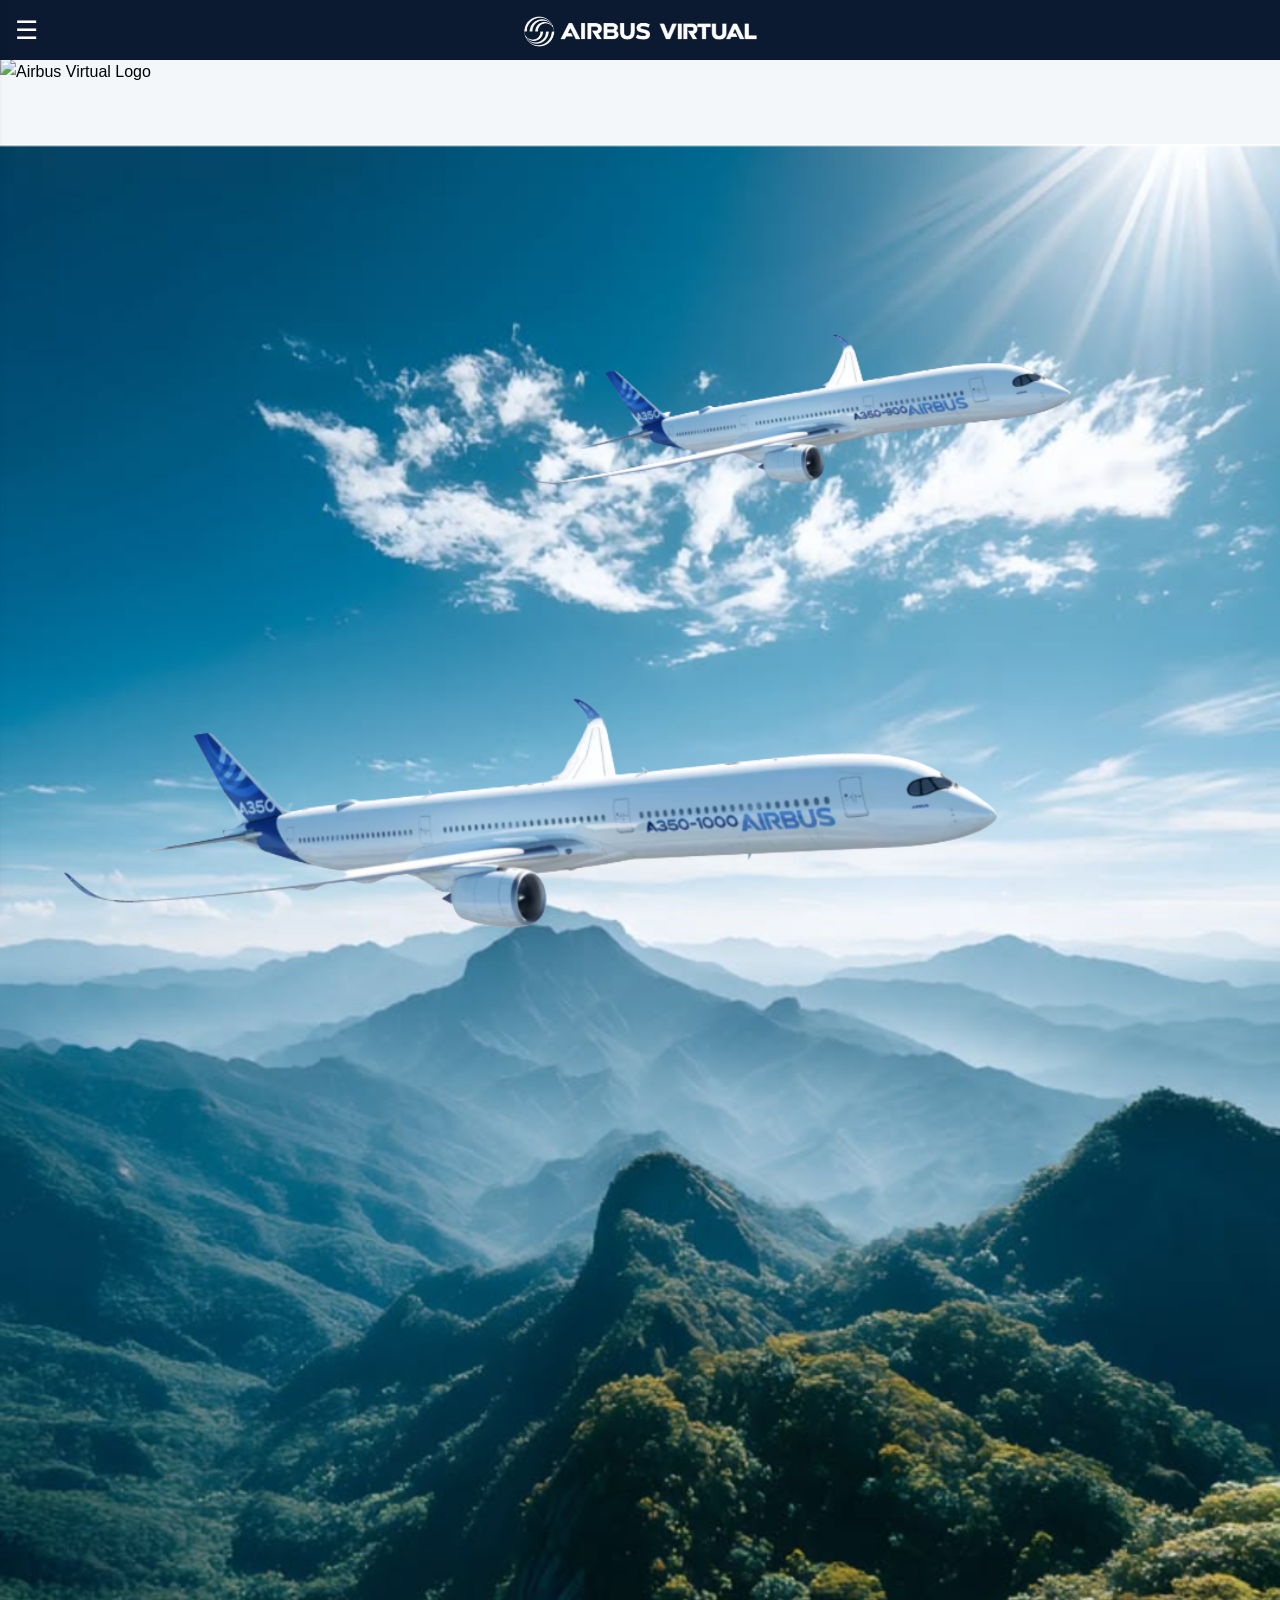
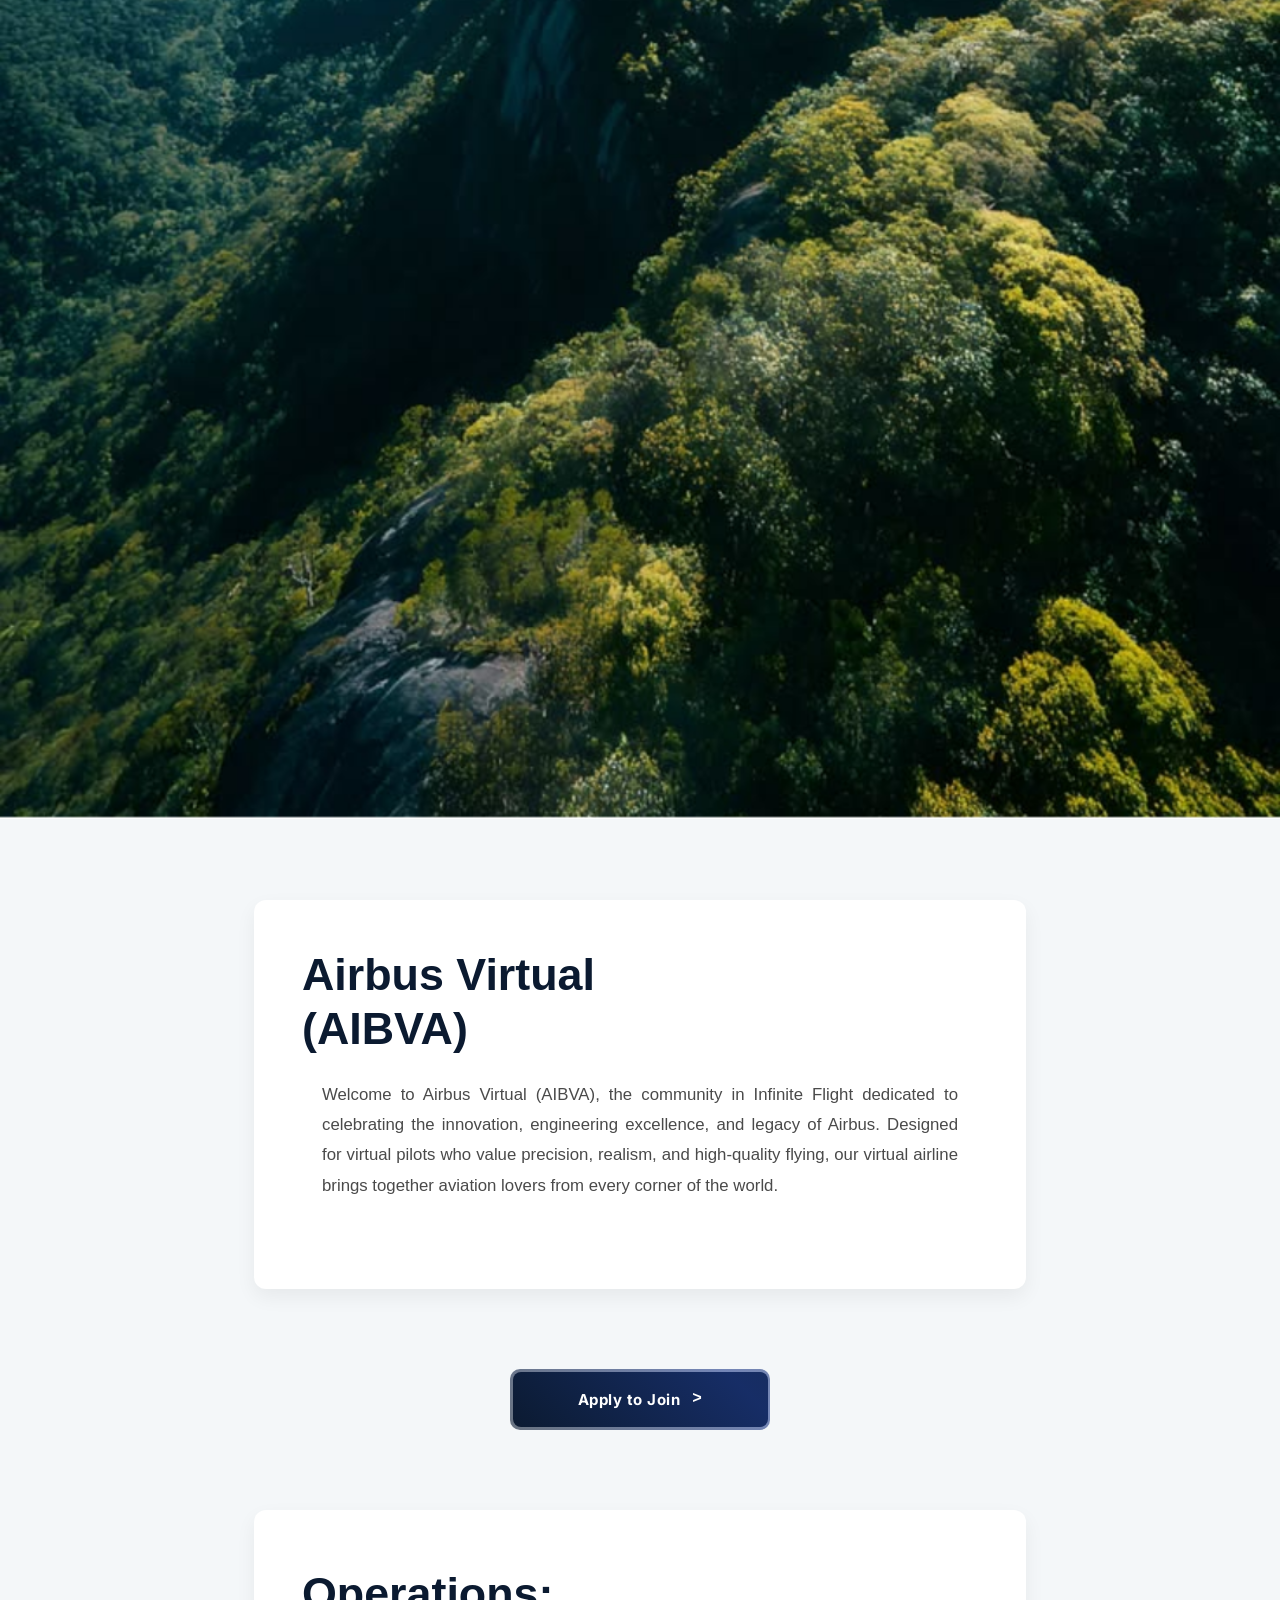
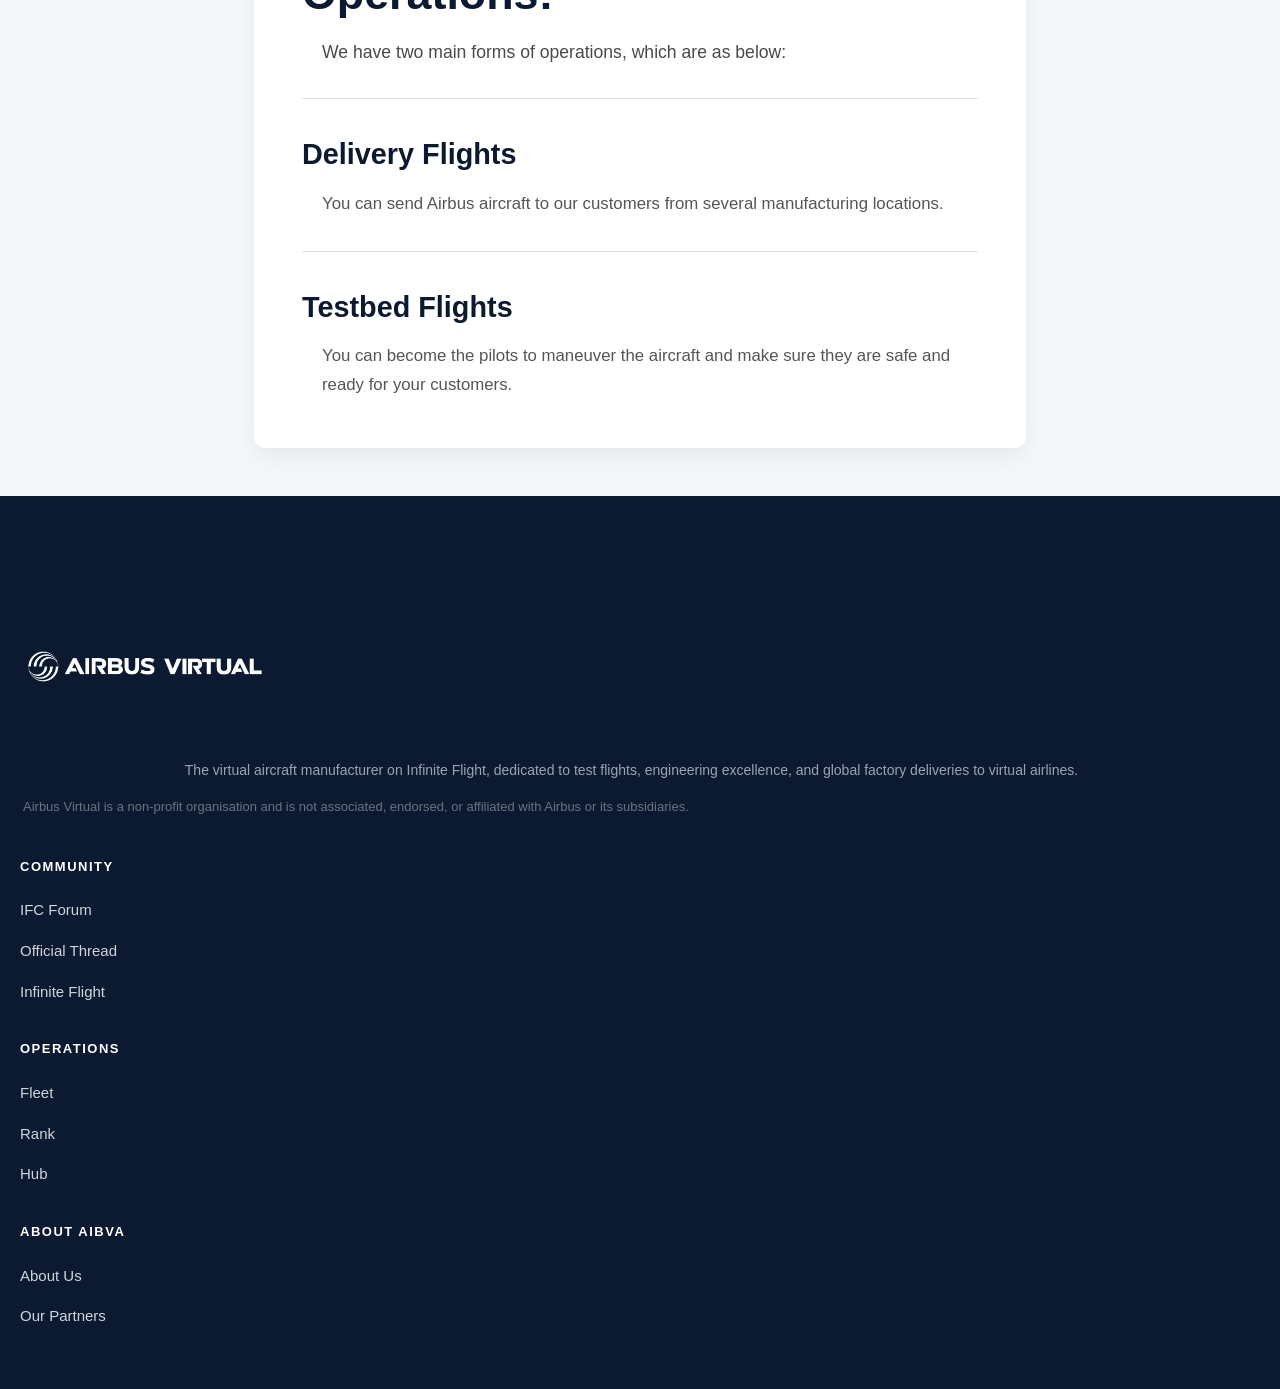
==== commit 7dbaad15: "Update index.html" ====
--- a/index.html
+++ b/index.html
@@ -19,8 +19,7 @@
           
         </div>
     </div>
-<a href="https://airbusvirtual.github.io">
-    <img src="images/my-logo.png" alt="Airbus Virtual Logo" class="navbar-logo">
+<img src="images/my-logo.png" alt="Airbus Virtual Logo" class="navbar-logo">
 </a>
 
   </header>
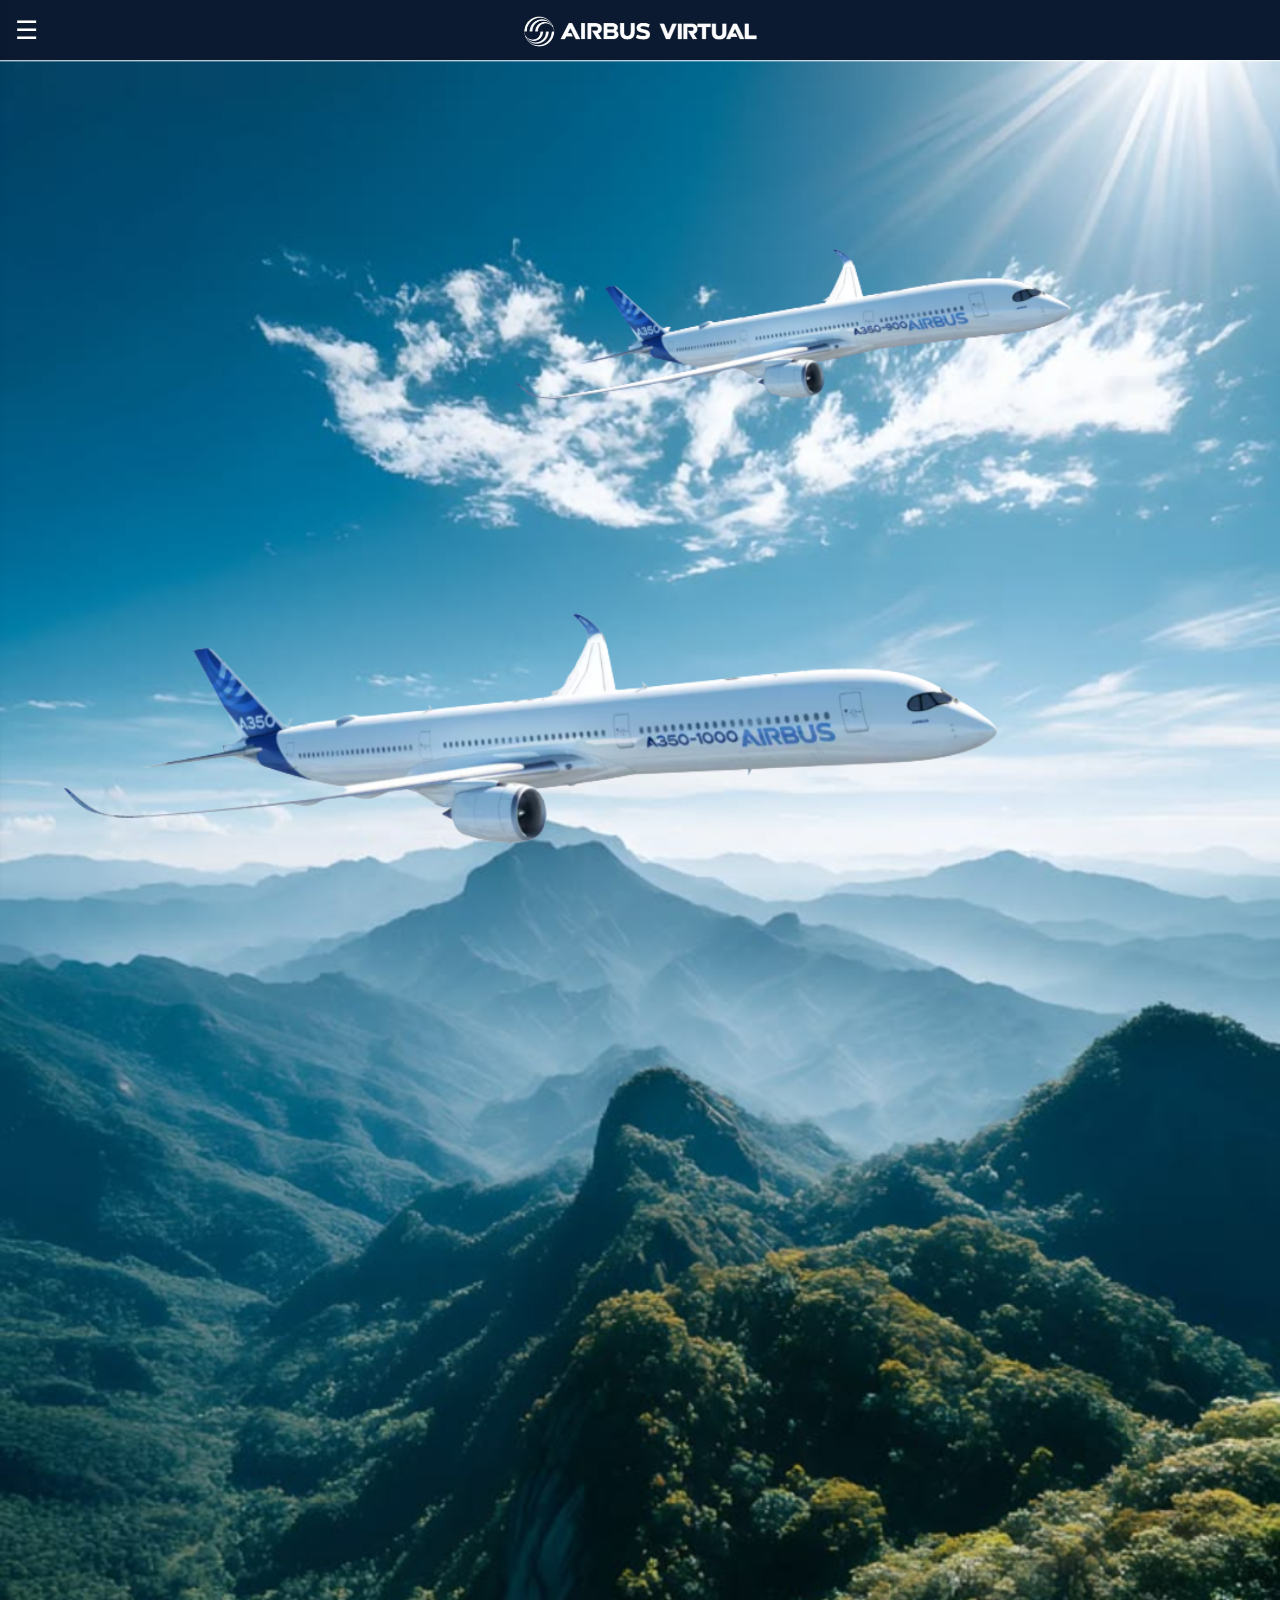
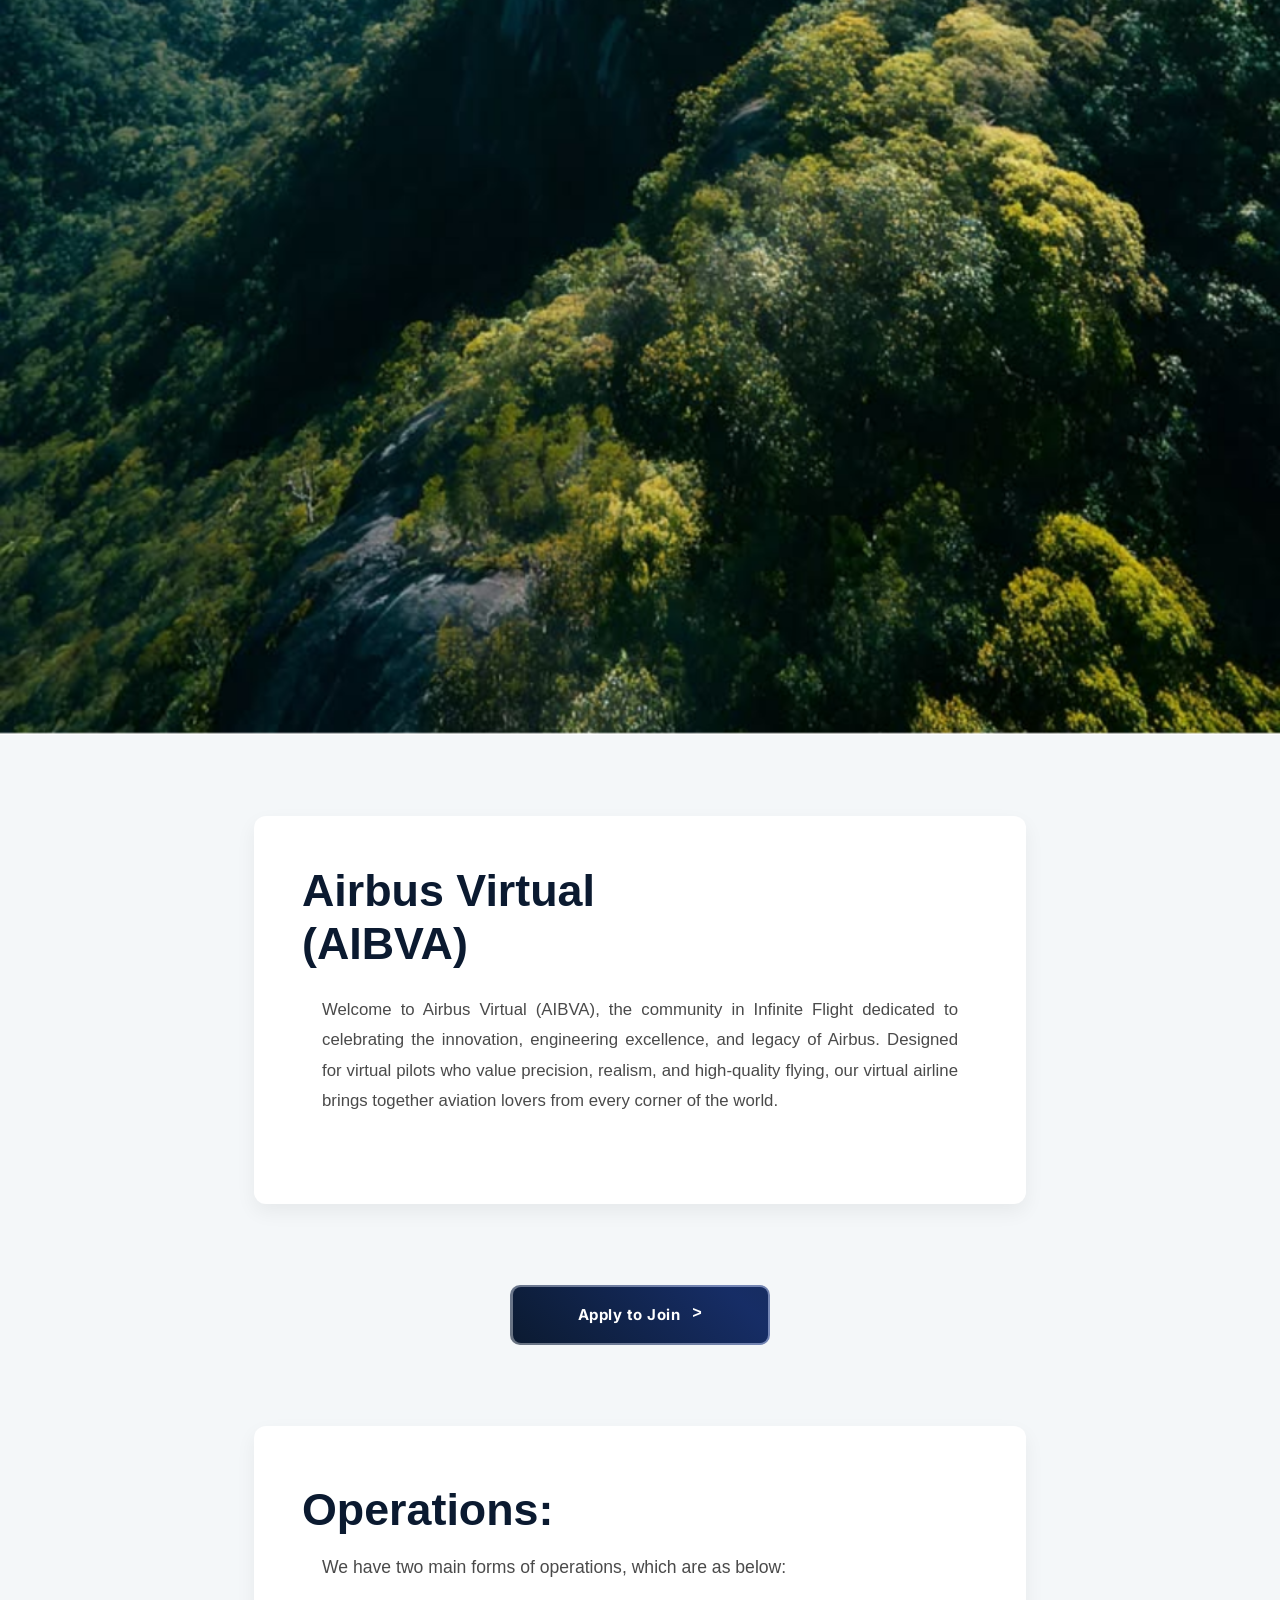
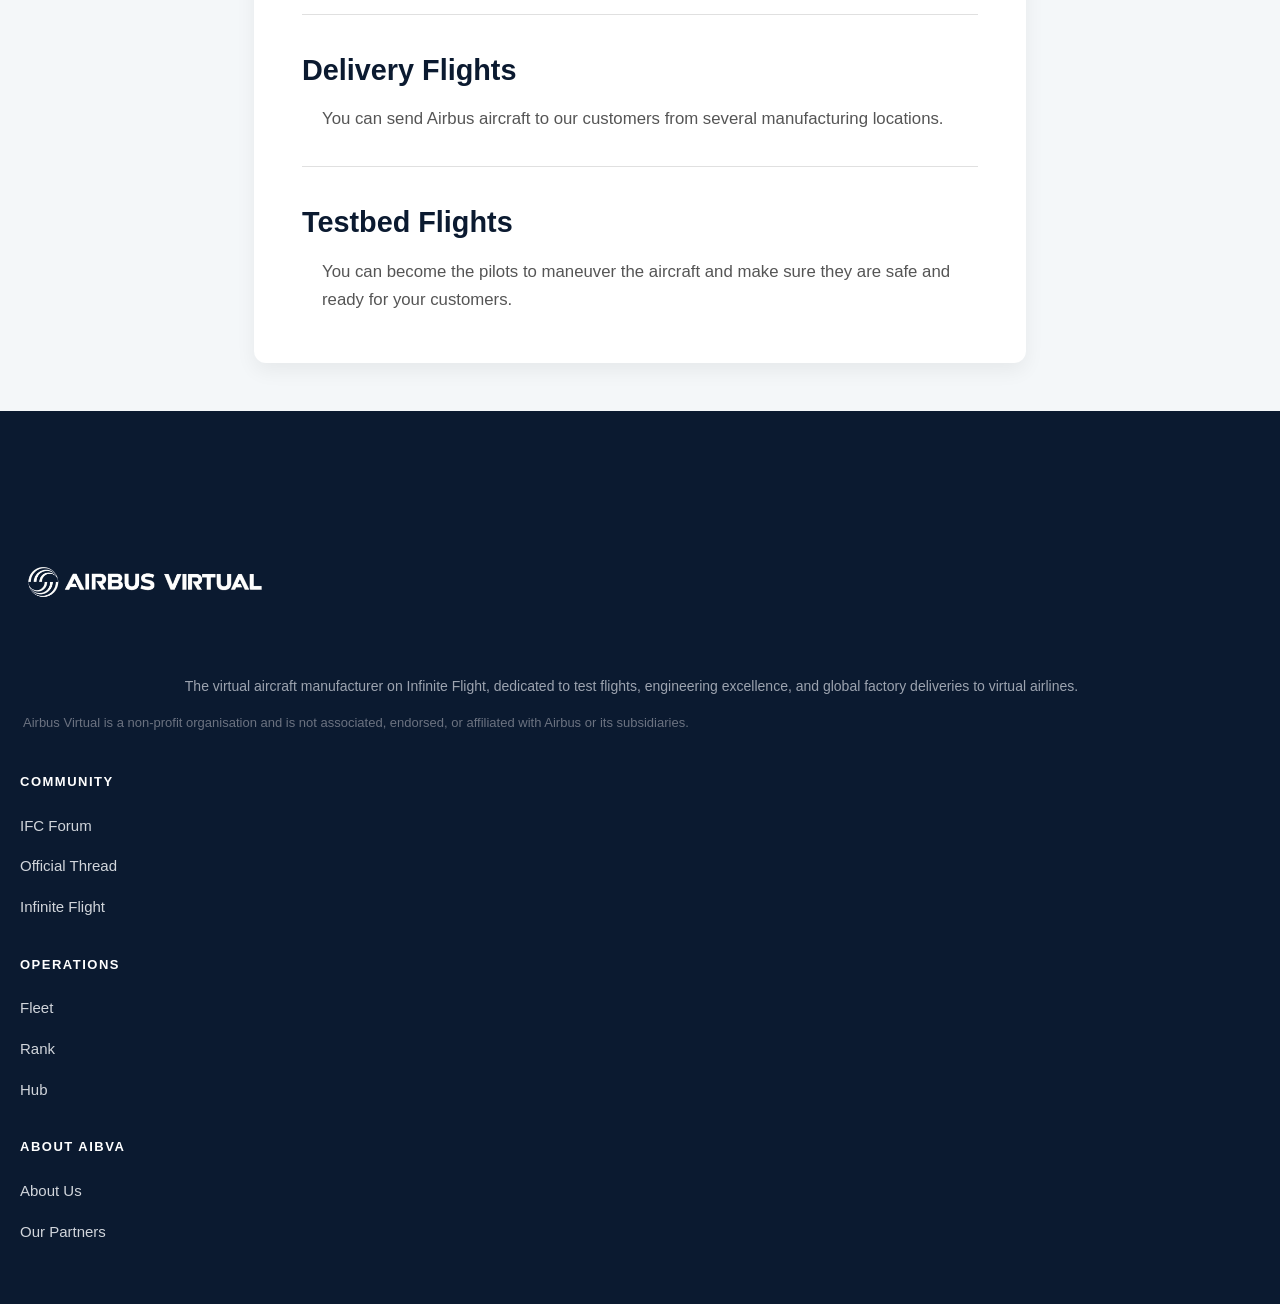
==== commit 206db163: "Update index.html" ====
--- a/index.html
+++ b/index.html
@@ -19,8 +19,6 @@
           
         </div>
     </div>
-<img src="images/my-logo.png" alt="Airbus Virtual Logo" class="navbar-logo">
-</a>
 
   </header>
   <div id="mymenu" class="sidemenu">
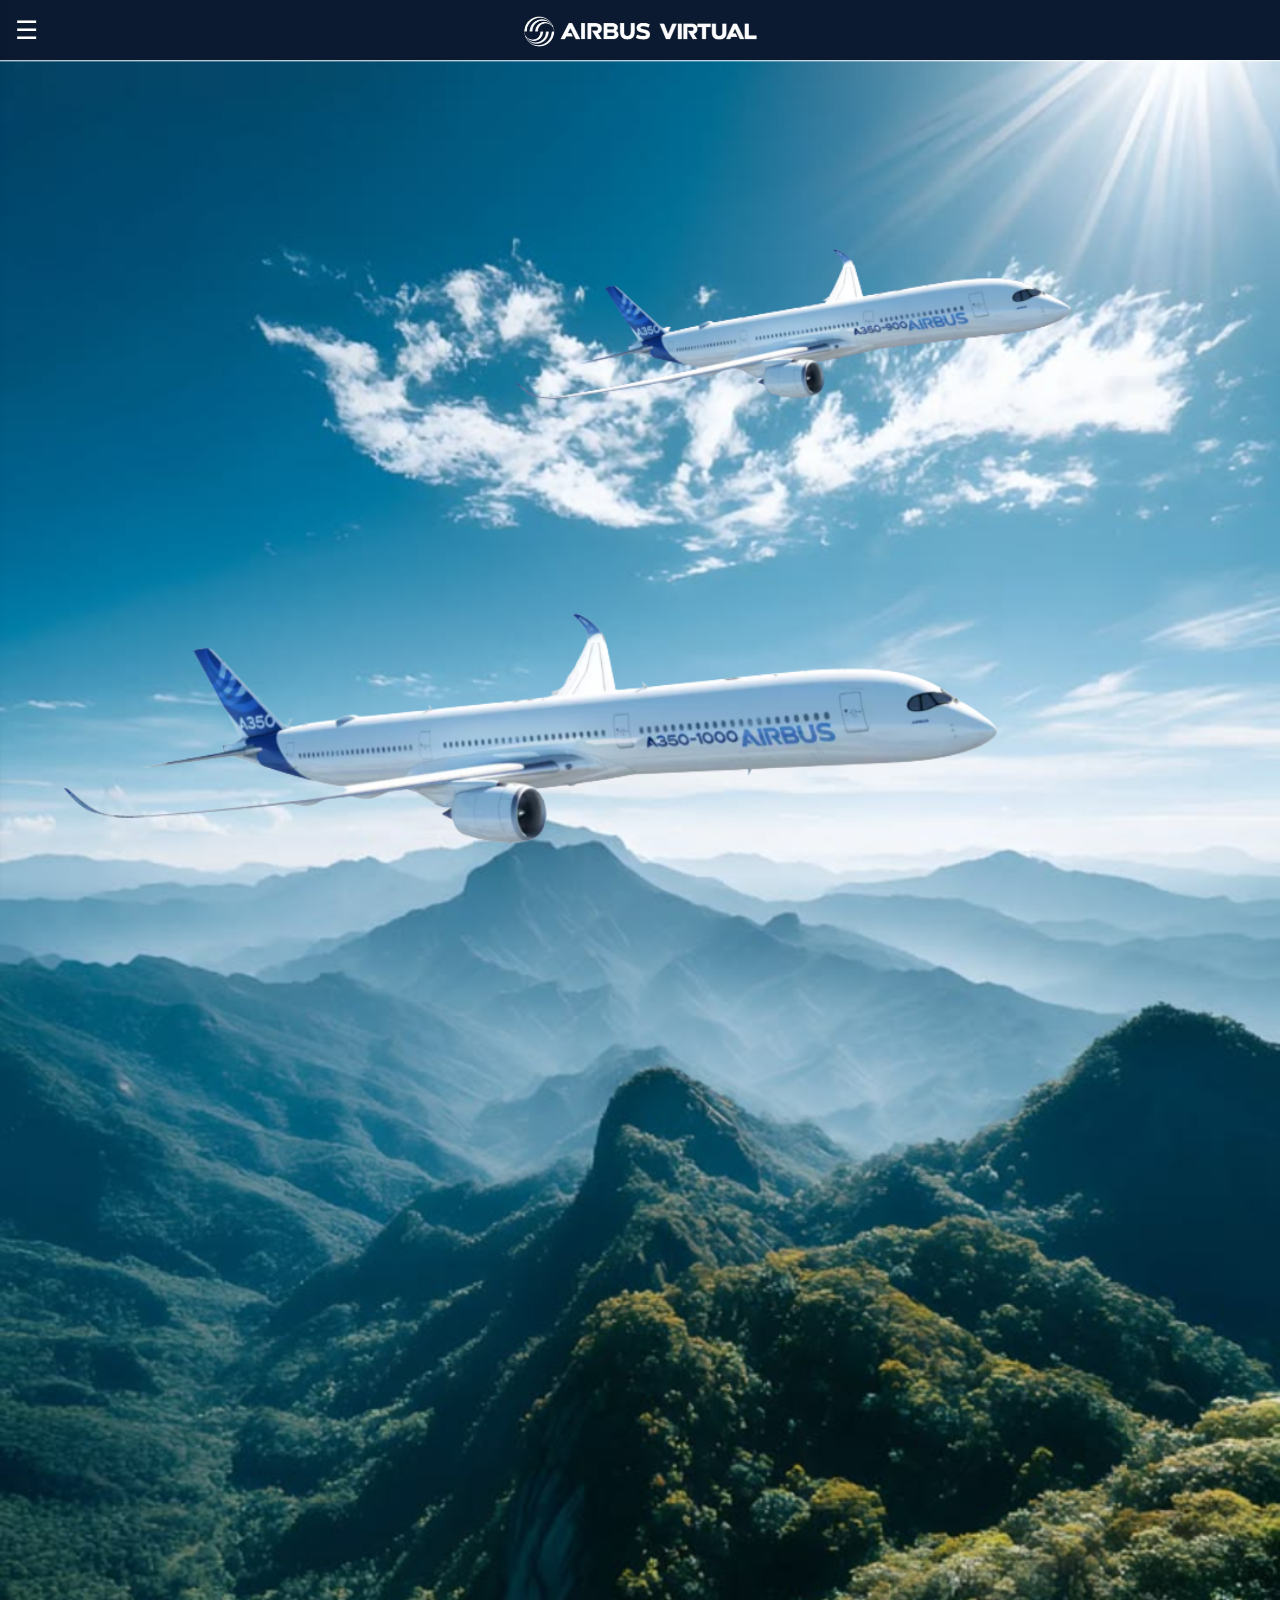
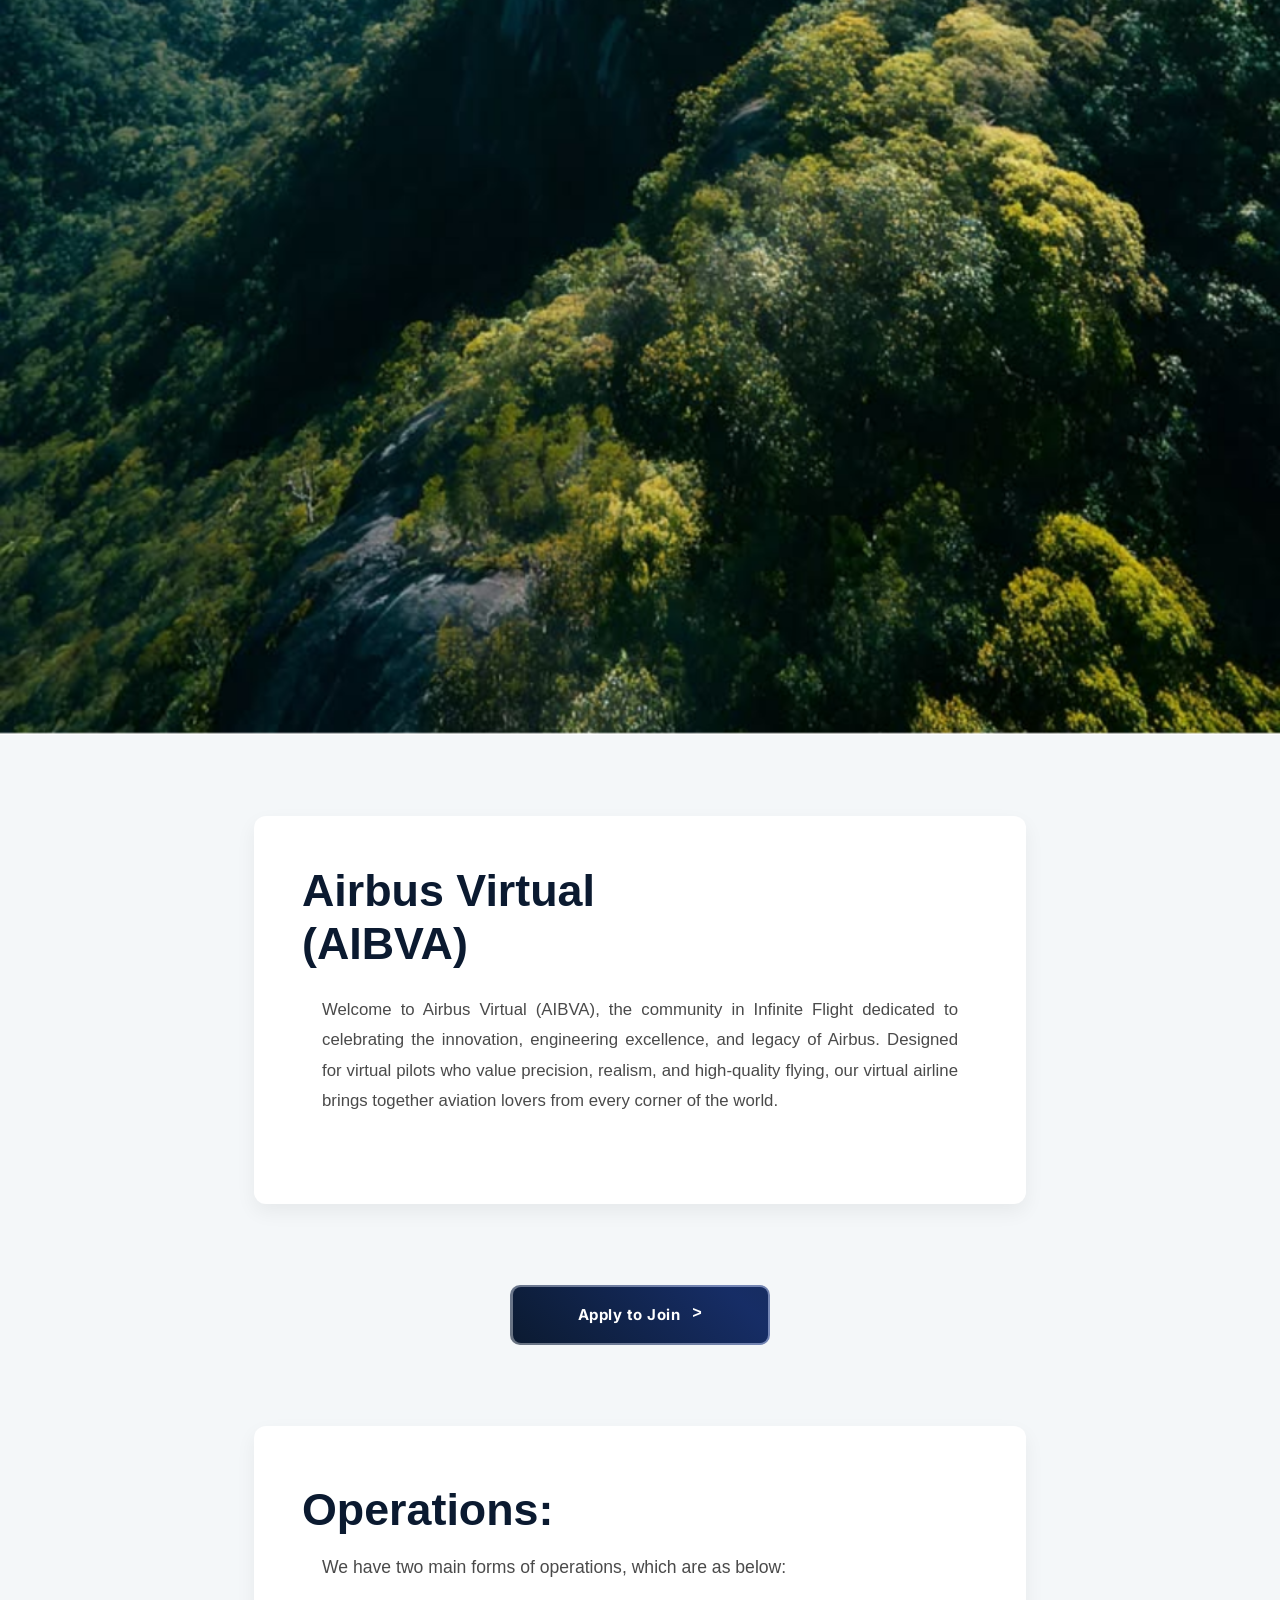
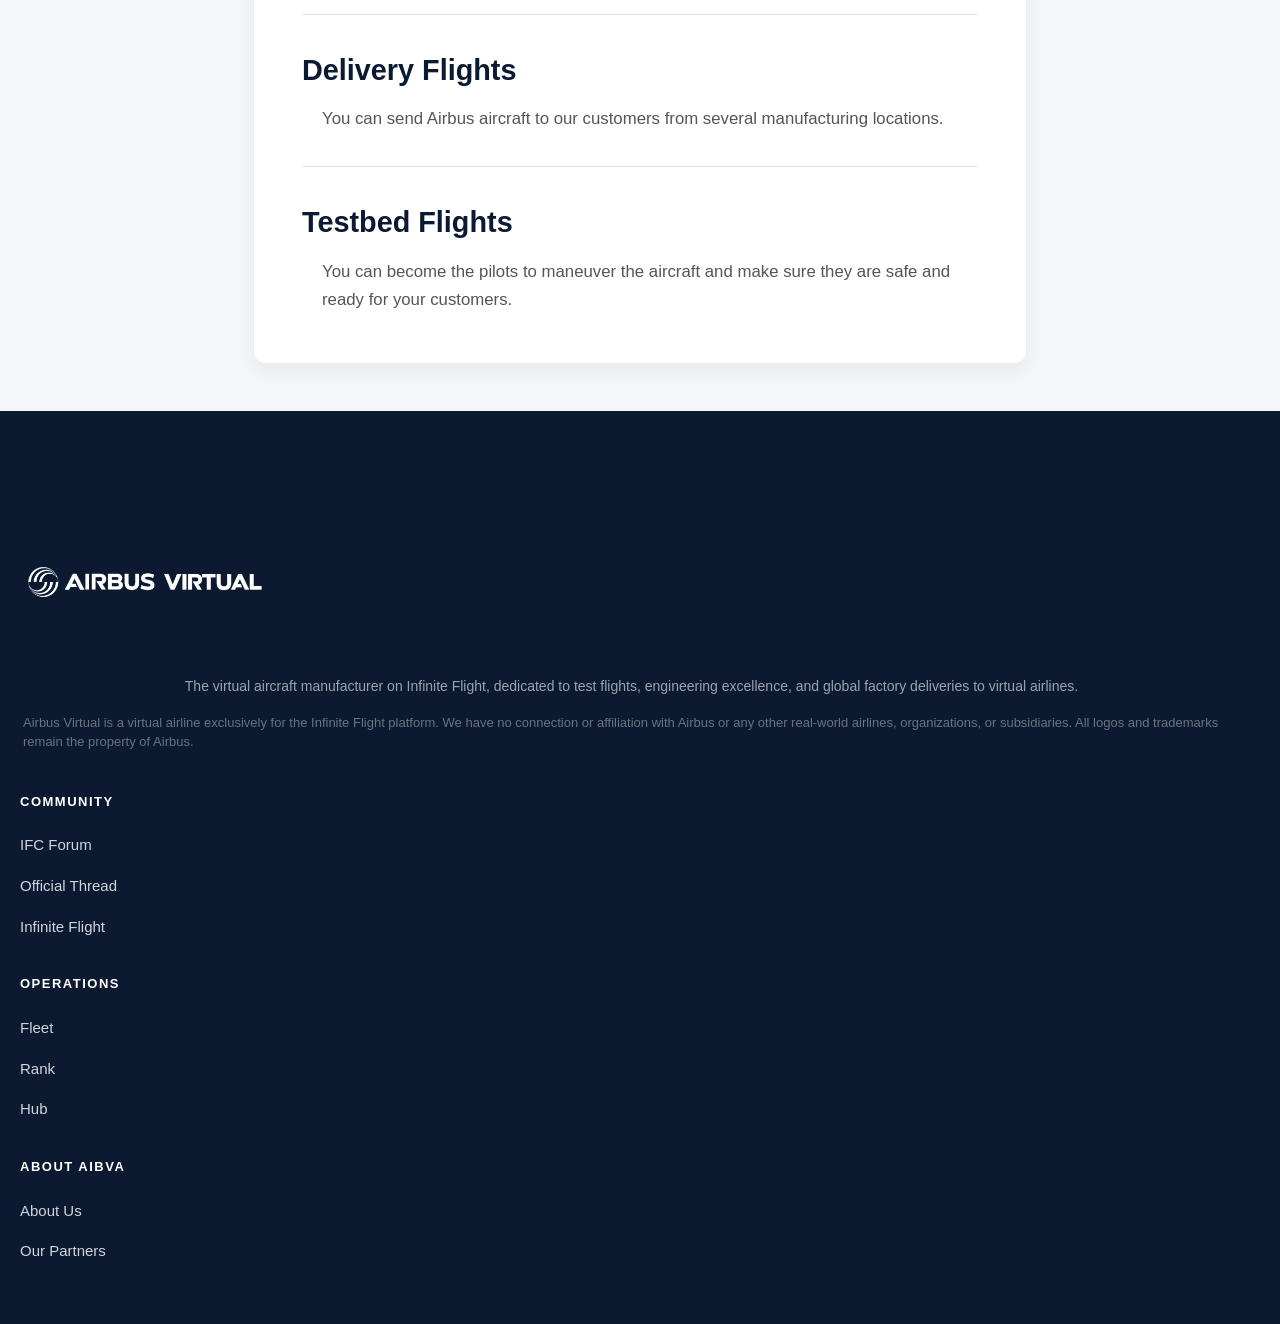
==== commit 3502a065: "Update index.html" ====
--- a/index.html
+++ b/index.html
@@ -88,7 +88,7 @@
         </p>
         
         <p class="footer-disclaimer">
-            Airbus Virtual is a non-profit organisation and is not associated, endorsed, or affiliated with Airbus or its subsidiaries.
+    Airbus Virtual is a virtual airline exclusively for the Infinite Flight platform. We have no connection or affiliation with Airbus or any other real-world airlines, organizations, or subsidiaries. All logos and trademarks remain the property of Airbus.
         </p>
     </div>
     <div class="footer-links-section">
